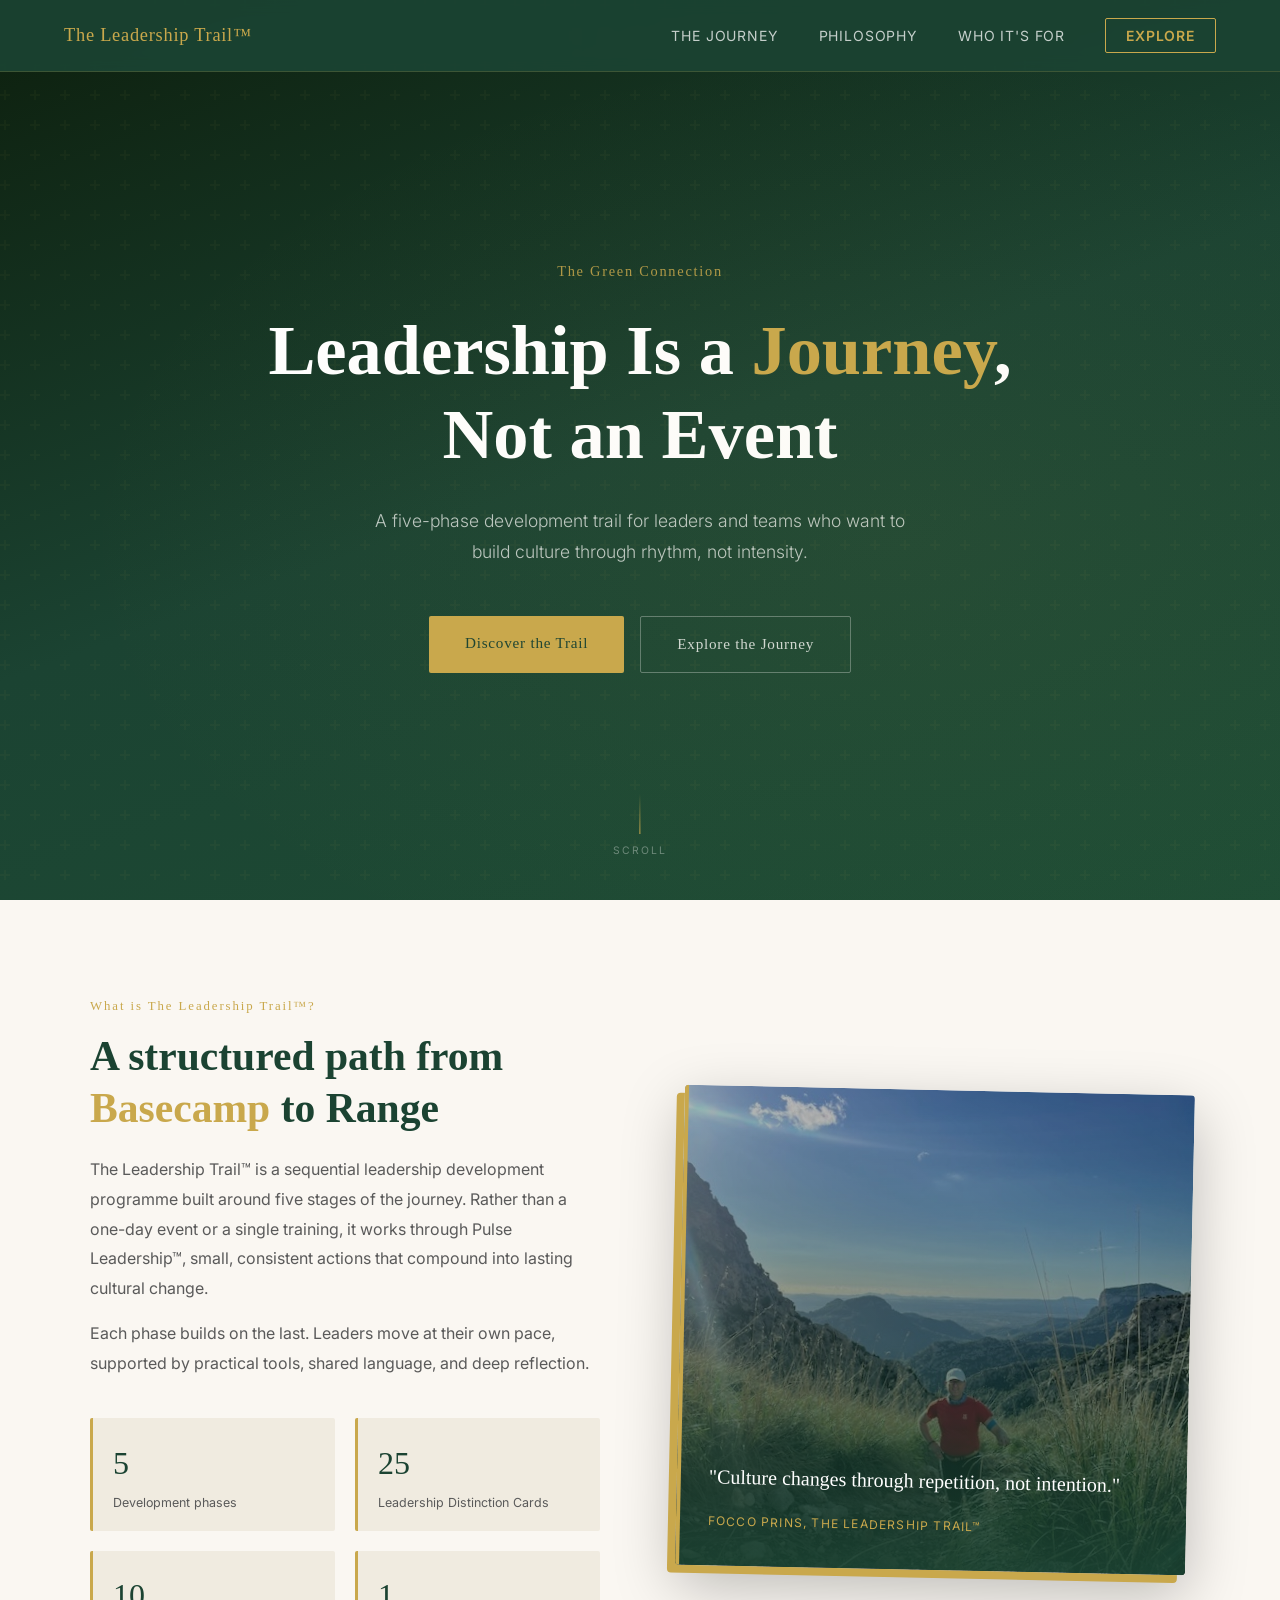
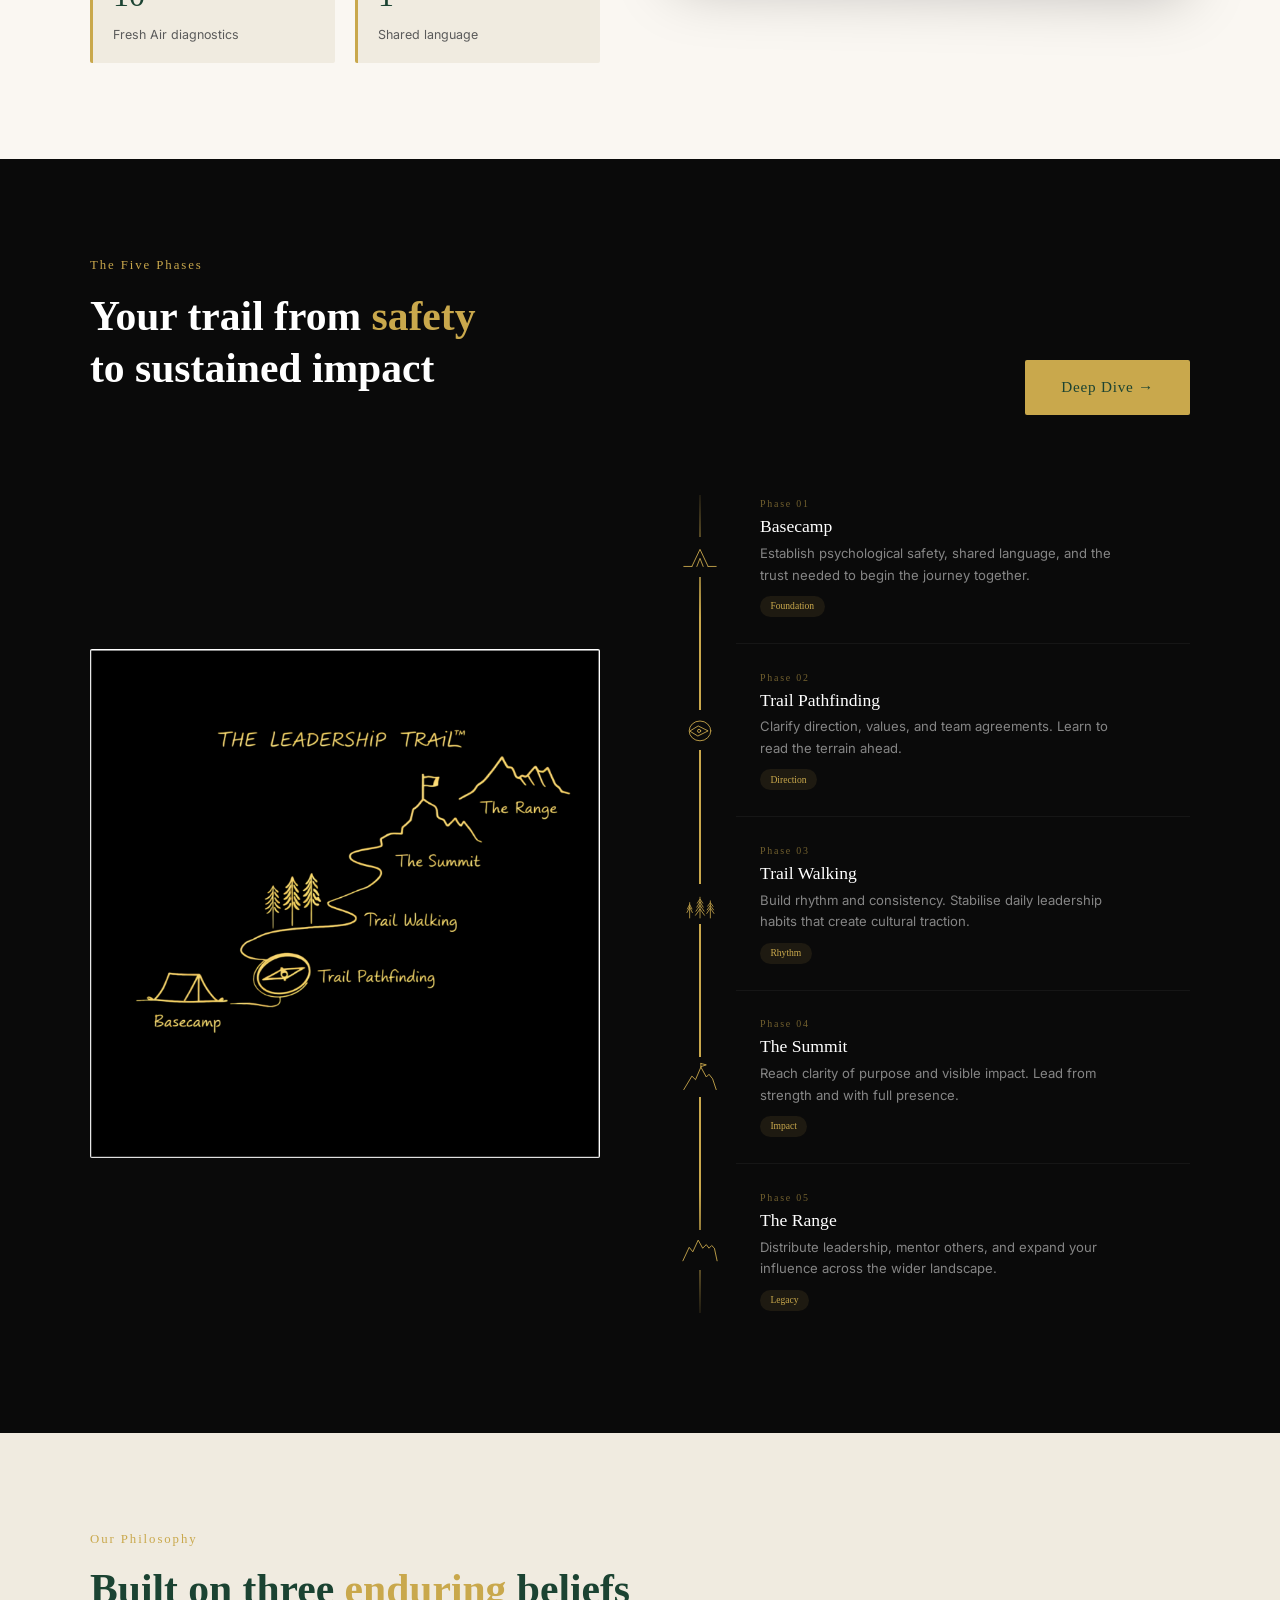
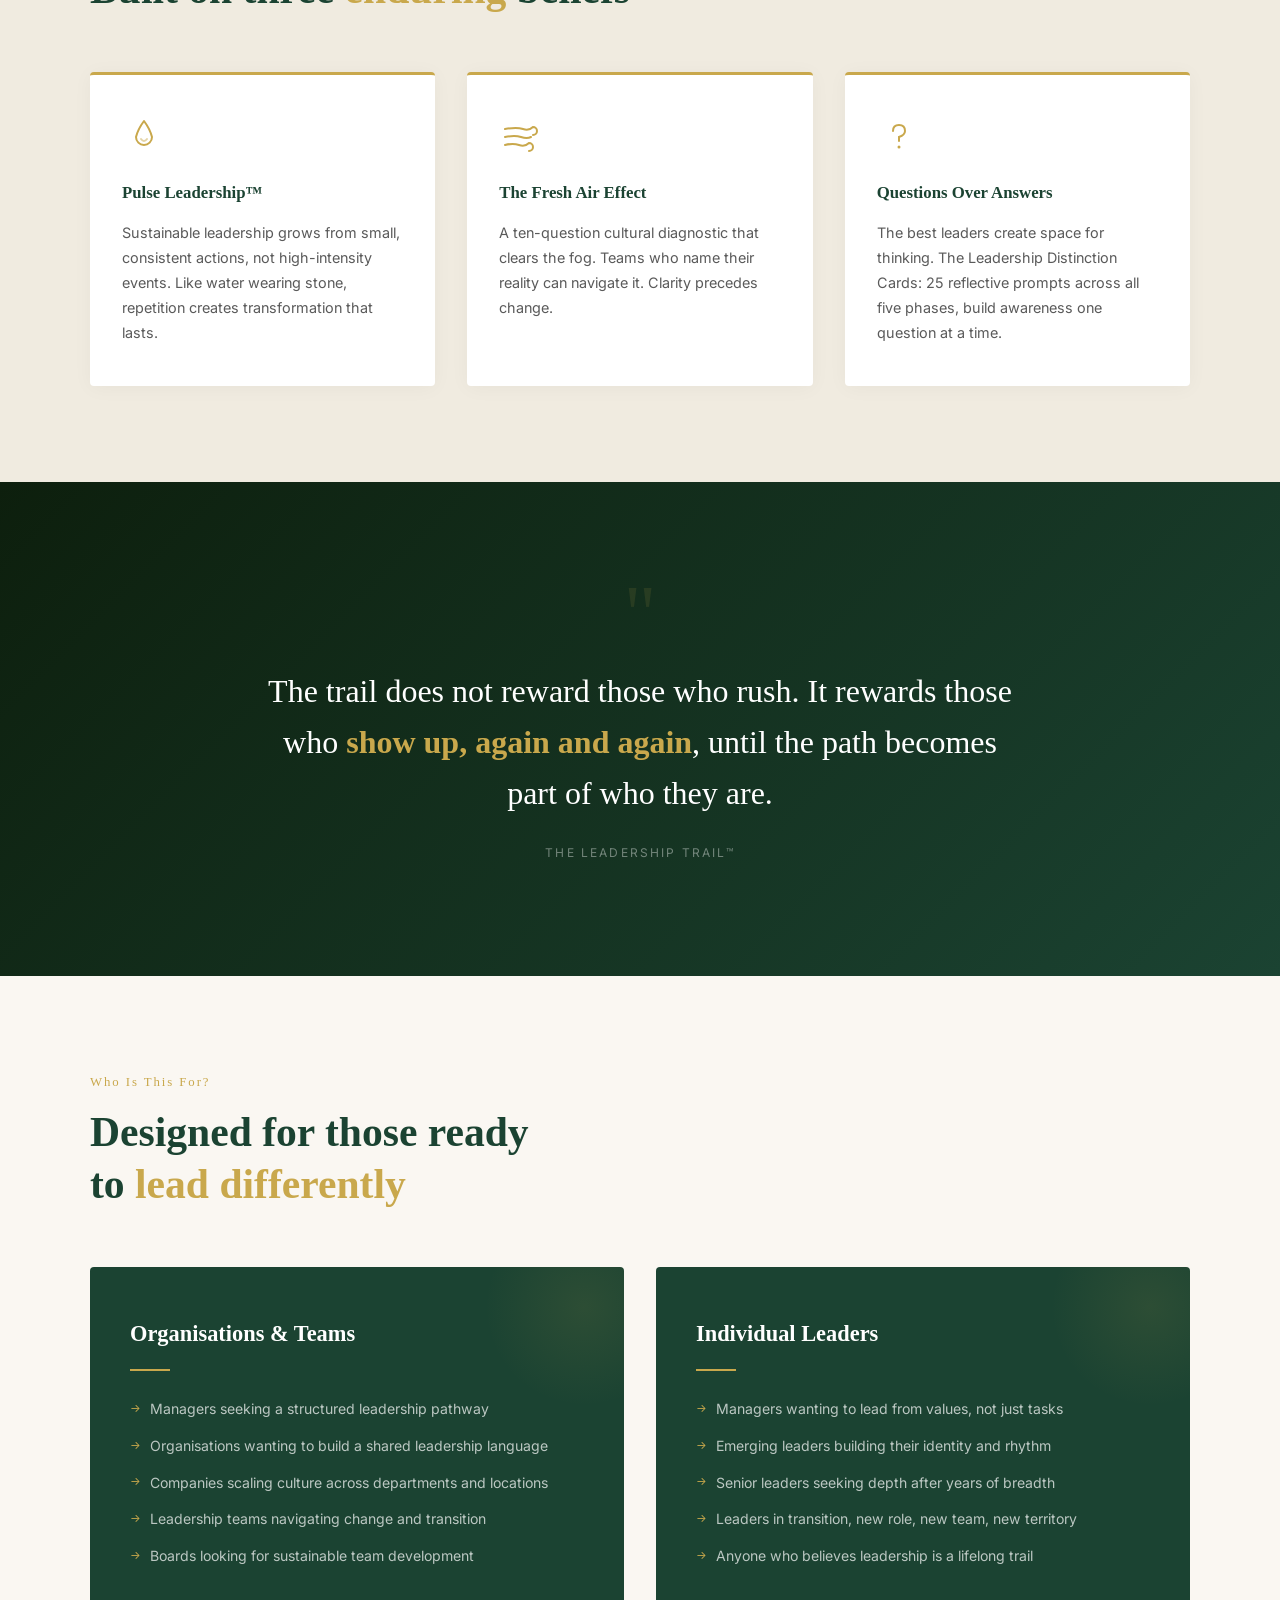
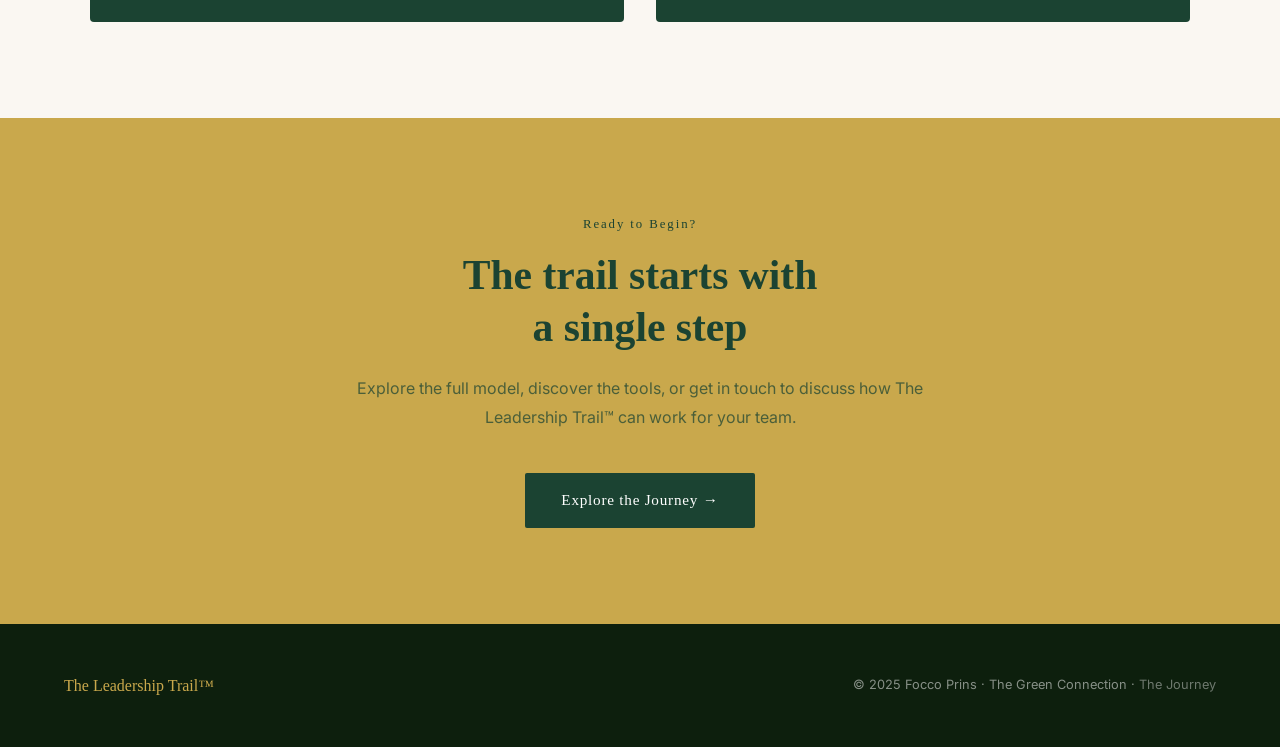
==== index.html @ 31786831 "Add files via upload" ====
<!DOCTYPE html>
<html lang="en">
<head>
  <meta charset="UTF-8" />
  <meta name="viewport" content="width=device-width, initial-scale=1.0" />
  <title>The Leadership Trail™</title>
  <link rel="preconnect" href="https://fonts.googleapis.com" />
  <link rel="preconnect" href="https://fonts.gstatic.com" crossorigin />
  <link href="https://fonts.googleapis.com/css2?family=Permanent+Marker&family=Inter:wght@300;400;500;600&display=swap" rel="stylesheet" />
  <link rel="stylesheet" href="style.css" />
</head>
<body>

  <!-- NAVIGATION -->
  <nav>
    <a href="index.html" class="nav-logo">The Leadership Trail™</a>
    <ul class="nav-links">
      <li><a href="#phases">The Journey</a></li>
      <li><a href="#philosophy">Philosophy</a></li>
      <li><a href="#forwhom">Who It's For</a></li>
      <li><a href="journey.html" class="nav-cta">Explore</a></li>
    </ul>
  </nav>

  <!-- HERO -->
  <section class="hero">
    <p class="hero-eyebrow">The Green Connection</p>
    <h1>Leadership Is a <em>Journey</em>,<br>Not an Event</h1>
    <p class="hero-sub">A five-phase development trail for leaders and teams who want to build culture through rhythm, not intensity.</p>
    <div class="hero-actions">
      <a href="#phases" class="btn-primary">Discover the Trail</a>
      <a href="journey.html" class="btn-ghost">Explore the Journey</a>
    </div>
    <div class="hero-scroll">
      <div class="scroll-line"></div>
      Scroll
    </div>
  </section>

  <!-- INTRO -->
  <section class="intro" id="intro">
    <div class="section-inner intro-grid">
      <div>
        <p class="section-label">What is The Leadership Trail™?</p>
        <h2 class="section-title">A structured path from <em>Basecamp</em> to Range</h2>
        <p class="section-body">The Leadership Trail™ is a sequential leadership development programme built around five stages of the journey. Rather than a one-day event or a single training, it works through Pulse Leadership™, small, consistent actions that compound into lasting cultural change.</p>
        <p class="section-body" style="margin-top:1rem;">Each phase builds on the last. Leaders move at their own pace, supported by practical tools, shared language, and deep reflection.</p>
        <div class="intro-stats">
          <div class="stat">
            <div class="stat-number">5</div>
            <div class="stat-label">Development phases</div>
          </div>
          <div class="stat">
            <div class="stat-number">25</div>
            <div class="stat-label">Leadership Distinction Cards</div>
          </div>
          <div class="stat">
            <div class="stat-number">10</div>
            <div class="stat-label">Fresh Air diagnostics</div>
          </div>
          <div class="stat">
            <div class="stat-number">1</div>
            <div class="stat-label">Shared language</div>
          </div>
        </div>
      </div>
      <div class="intro-visual">
        <img src="IMG_Trail%20guide.JPG" alt="Focco Prins on the Leadership Trail, mountain path" />
        <div class="intro-visual-caption">
          <blockquote>"Culture changes through repetition, not intention."</blockquote>
          <cite>Focco Prins, The Leadership Trail™</cite>
        </div>
      </div>
    </div>
  </section>

  <!-- THE 5 PHASES -->
  <section class="phases" id="phases">
    <div class="section-inner">
      <div class="phases-header">
        <div>
          <p class="section-label">The Five Phases</p>
          <h2 class="section-title" style="color:var(--white)">Your trail from <em>safety</em><br>to sustained impact</h2>
        </div>
        <a href="journey.html" class="btn-primary">Deep Dive →</a>
      </div>

      <div class="phases-split">

        <!-- LEFT: Trail map illustration -->
        <div class="trail-map-wrap">
          <img src="trail-map.png" alt="The Leadership Trail™, five phase trail map" />
        </div>

        <!-- RIGHT: Vertical trail list -->
        <div class="phases-vertical">

          <!-- BASECAMP -->
          <div class="phase-stop">
            <div class="phase-stop-marker">
              <svg viewBox="0 0 80 62" fill="none" stroke="currentColor" stroke-width="2" stroke-linecap="round" stroke-linejoin="round">
              <!-- ground lines -->
              <line x1="4" y1="52" x2="22" y2="52"/>
              <line x1="58" y1="52" x2="76" y2="52"/>
              <!-- tent body -->
              <path d="M22,52 L40,14 L58,52"/>
              <!-- door -->
              <path d="M33,52 L40,34 L47,52"/>
            </svg>
            </div>
            <div class="phase-stop-num">Phase 01</div>
            <div class="phase-stop-name">Basecamp</div>
            <p class="phase-stop-desc">Establish psychological safety, shared language, and the trust needed to begin the journey together.</p>
            <span class="phase-stop-tag">Foundation</span>
          </div>

          <!-- TRAIL PATHFINDING -->
          <div class="phase-stop">
            <div class="phase-stop-marker">
              <svg viewBox="0 0 80 62" fill="none" stroke="currentColor" stroke-width="2" stroke-linecap="round" stroke-linejoin="round">
              <ellipse cx="40" cy="33" rx="24" ry="22"/>
              <!-- diamond needle -->
              <path d="M18,33 L36,22 L58,33 L36,44 Z"/>
              <!-- center circle -->
              <circle cx="38" cy="33" r="3.5" stroke="currentColor" fill="none"/>
            </svg>
            </div>
            <div class="phase-stop-num">Phase 02</div>
            <div class="phase-stop-name">Trail Pathfinding</div>
            <p class="phase-stop-desc">Clarify direction, values, and team agreements. Learn to read the terrain ahead.</p>
            <span class="phase-stop-tag">Direction</span>
          </div>

          <!-- TRAIL WALKING -->
          <div class="phase-stop">
            <div class="phase-stop-marker">
              <svg viewBox="0 0 80 66" fill="none" stroke="currentColor" stroke-width="1.8" stroke-linecap="round" stroke-linejoin="round">
              <!-- left tree -->
              <line x1="17" y1="64" x2="17" y2="30"/>
              <path d="M11,52 L17,40 L23,52"/>
              <path d="M12,44 L17,34 L22,44"/>
              <!-- centre tree (tallest) -->
              <line x1="40" y1="64" x2="40" y2="18"/>
              <path d="M30,58 L40,44 L50,58"/>
              <path d="M31,49 L40,36 L49,49"/>
              <path d="M33,40 L40,28 L47,40"/>
              <path d="M34,31 L40,22 L46,31"/>
              <!-- right tree -->
              <line x1="63" y1="64" x2="63" y2="26"/>
              <path d="M55,54 L63,42 L71,54"/>
              <path d="M56,46 L63,36 L70,46"/>
              <path d="M57,38 L63,30 L69,38"/>
            </svg>
            </div>
            <div class="phase-stop-num">Phase 03</div>
            <div class="phase-stop-name">Trail Walking</div>
            <p class="phase-stop-desc">Build rhythm and consistency. Stabilise daily leadership habits that create cultural traction.</p>
            <span class="phase-stop-tag">Rhythm</span>
          </div>

          <!-- THE SUMMIT -->
          <div class="phase-stop">
            <div class="phase-stop-marker">
              <svg viewBox="0 0 80 64" fill="none" stroke="currentColor" stroke-width="2" stroke-linecap="round" stroke-linejoin="round">
              <!-- rocky mountain peak -->
              <path d="M4,60 L22,30 L30,38 L42,10 L54,32 L60,26 L68,36 L76,60"/>
              <!-- flagpole -->
              <line x1="42" y1="10" x2="42" y2="2"/>
              <!-- flag -->
              <path d="M42,2 L54,5 L42,9"/>
            </svg>
            </div>
            <div class="phase-stop-num">Phase 04</div>
            <div class="phase-stop-name">The Summit</div>
            <p class="phase-stop-desc">Reach clarity of purpose and visible impact. Lead from strength and with full presence.</p>
            <span class="phase-stop-tag">Impact</span>
          </div>

          <!-- THE RANGE -->
          <div class="phase-stop">
            <div class="phase-stop-marker">
              <svg viewBox="0 0 80 56" fill="none" stroke="currentColor" stroke-width="2" stroke-linecap="round" stroke-linejoin="round">
              <path d="M2,52 L16,22 L24,32 L36,6 L46,24 L54,16 L60,24 L66,18 L72,24 L78,52"/>
            </svg>
            </div>
            <div class="phase-stop-num">Phase 05</div>
            <div class="phase-stop-name">The Range</div>
            <p class="phase-stop-desc">Distribute leadership, mentor others, and expand your influence across the wider landscape.</p>
            <span class="phase-stop-tag">Legacy</span>
          </div>

        </div>
      </div>
    </div>
  </section>

  <!-- PHILOSOPHY -->
  <section class="philosophy" id="philosophy">
    <div class="section-inner">
      <p class="section-label">Our Philosophy</p>
      <h2 class="section-title">Built on three <em>enduring</em> beliefs</h2>
      <div class="philosophy-grid">

        <div class="philosophy-card">
          <div class="philosophy-icon">
            <!-- Drip / water drop -->
            <svg viewBox="0 0 44 44" fill="none" stroke="currentColor" stroke-width="2" stroke-linecap="round" stroke-linejoin="round">
              <path d="M22,6 Q28,14 30,22 A8,8 0 0,1 14,22 Q16,14 22,6 Z"/>
              <path d="M19,24 Q22,28 25,24" opacity="0.5"/>
            </svg>
          </div>
          <h3>Pulse Leadership™</h3>
          <p>Sustainable leadership grows from small, consistent actions, not high-intensity events. Like water wearing stone, repetition creates transformation that lasts.</p>
        </div>

        <div class="philosophy-card">
          <div class="philosophy-icon">
            <!-- Wind / fresh air lines -->
            <svg viewBox="0 0 44 44" fill="none" stroke="currentColor" stroke-width="2" stroke-linecap="round">
              <path d="M6,14 Q18,12 24,14 Q30,16 34,12 A4,4 0 0,1 34,20"/>
              <path d="M6,22 Q16,20 22,22 Q28,24 32,22"/>
              <path d="M6,30 Q14,28 20,30 Q26,32 30,28 A4,4 0 0,1 30,36"/>
            </svg>
          </div>
          <h3>The Fresh Air Effect</h3>
          <p>A ten-question cultural diagnostic that clears the fog. Teams who name their reality can navigate it. Clarity precedes change.</p>
        </div>

        <div class="philosophy-card">
          <div class="philosophy-icon">
            <!-- Question mark -->
            <svg viewBox="0 0 44 44" fill="none" stroke="currentColor" stroke-width="2" stroke-linecap="round">
              <path d="M16,16 Q16,10 22,10 Q28,10 28,16 Q28,20 22,22 L22,26"/>
              <circle cx="22" cy="32" r="1.5" fill="currentColor" stroke="none"/>
            </svg>
          </div>
          <h3>Questions Over Answers</h3>
          <p>The best leaders create space for thinking. The Leadership Distinction Cards: 25 reflective prompts across all five phases, build awareness one question at a time.</p>
        </div>

      </div>
    </div>
  </section>

  <!-- BIG QUOTE -->
  <section class="quote-section">
    <div class="section-inner" style="text-align:center">
      <div class="quote-ornament">"</div>
      <p class="big-quote">The trail does not reward those who rush. It rewards those who <strong>show up, again and again</strong>, until the path becomes part of who they are.</p>
      <p class="quote-attr">The Leadership Trail™</p>
    </div>
  </section>

  <!-- FOR WHOM -->
  <section class="forwhom" id="forwhom">
    <div class="section-inner">
      <p class="section-label">Who Is This For?</p>
      <h2 class="section-title">Designed for those ready<br>to <em>lead differently</em></h2>
      <div class="forwhom-grid">
        <div class="audience-card">
          <h3>Organisations &amp; Teams</h3>
          <div class="gold-line"></div>
          <ul>
            <li>Managers seeking a structured leadership pathway</li>
            <li>Organisations wanting to build a shared leadership language</li>
            <li>Companies scaling culture across departments and locations</li>
            <li>Leadership teams navigating change and transition</li>
            <li>Boards looking for sustainable team development</li>
          </ul>
        </div>
        <div class="audience-card">
          <h3>Individual Leaders</h3>
          <div class="gold-line"></div>
          <ul>
            <li>Managers wanting to lead from values, not just tasks</li>
            <li>Emerging leaders building their identity and rhythm</li>
            <li>Senior leaders seeking depth after years of breadth</li>
            <li>Leaders in transition, new role, new team, new territory</li>
            <li>Anyone who believes leadership is a lifelong trail</li>
          </ul>
        </div>
      </div>
    </div>
  </section>

  <!-- FINAL CTA -->
  <section class="cta-section">
    <div class="section-inner">
      <p class="section-label">Ready to Begin?</p>
      <h2 class="section-title">The trail starts with<br>a single step</h2>
      <p class="section-body">Explore the full model, discover the tools, or get in touch to discuss how The Leadership Trail™ can work for your team.</p>
      <a href="journey.html" class="btn-dark">Explore the Journey →</a>
    </div>
  </section>

  <!-- FOOTER -->
  <footer>
    <div class="footer-logo">The Leadership Trail™</div>
    <p>© 2025 Focco Prins · The Green Connection · <a href="journey.html">The Journey</a></p>
  </footer>

</body>
</html>
---- style.css ----
*, *::before, *::after { box-sizing: border-box; margin: 0; padding: 0; }

    :root {
      --green-deep:   #1B4332;
      --green-mid:    #2D6A4F;
      --green-light:  #40916C;
      --gold:         #C9A84C;
      --gold-light:   #E8C97A;
      --cream:        #FAF7F2;
      --cream-dark:   #F0EBE0;
      --text:         #1A1A1A;
      --text-muted:   #5A5A5A;
      --white:        #FFFFFF;
    }

    html { scroll-behavior: smooth; }

    body {
      font-family: 'Inter', sans-serif;
      background: var(--cream);
      color: var(--text);
      line-height: 1.7;
      overflow-x: hidden;
    }

    /* ── NAVIGATION ─────────────────────────────────────── */
    nav {
      position: fixed; top: 0; left: 0; right: 0; z-index: 100;
      display: flex; align-items: center; justify-content: space-between;
      padding: 1.1rem 5%;
      background: rgba(27, 67, 50, 0.96);
      backdrop-filter: blur(8px);
      border-bottom: 1px solid rgba(201, 168, 76, 0.2);
    }
    .nav-logo {
      font-family: 'Permanent Marker', cursive;
      font-size: 1.1rem;
      color: var(--gold);
      letter-spacing: 0.02em;
      text-decoration: none;
    }
    .nav-links { display: flex; gap: 2.5rem; list-style: none; align-items: center; }
    .nav-links a {
      color: rgba(255,255,255,0.75);
      text-decoration: none;
      font-size: 0.82rem;
      font-weight: 500;
      letter-spacing: 0.07em;
      text-transform: uppercase;
      transition: color 0.2s;
    }
    .nav-links a:hover { color: var(--gold); }
    .nav-cta {
      background: var(--gold) !important;
      color: var(--green-deep) !important;
      padding: 0.45rem 1.2rem !important;
      border-radius: 2px;
      font-weight: 600 !important;
    }
    .nav-cta:hover { background: var(--gold-light) !important; }

    /* ── HERO ────────────────────────────────────────────── */
    .hero {
      min-height: 100vh;
      background: linear-gradient(160deg, #0D1F0D 0%, var(--green-deep) 50%, #1E4D35 100%);
      display: flex; flex-direction: column; align-items: center; justify-content: center;
      text-align: center;
      padding: 8rem 5% 6rem;
      position: relative;
      overflow: hidden;
    }
    .hero::before {
      content: '';
      position: absolute; inset: 0;
      background: url("data:image/svg+xml,%3Csvg width='60' height='60' viewBox='0 0 60 60' xmlns='http://www.w3.org/2000/svg'%3E%3Cg fill='%23C9A84C' fill-opacity='0.04'%3E%3Cpath d='M36 34v-4h-2v4h-4v2h4v4h2v-4h4v-2h-4zm0-30V0h-2v4h-4v2h4v4h2V6h4V4h-4zM6 34v-4H4v4H0v2h4v4h2v-4h4v-2H6zM6 4V0H4v4H0v2h4v4h2V6h4V4H6z'/%3E%3C/g%3E%3C/svg%3E");
    }
    /* Subtle trail map watermark in hero */
    .hero::after {
      content: '';
      position: absolute; inset: 0;
      background: radial-gradient(ellipse at 70% 60%, rgba(201,168,76,0.06) 0%, transparent 65%);
      pointer-events: none;
    }
    .hero-eyebrow {
      font-family: 'Permanent Marker', cursive;
      font-size: 0.9rem;
      letter-spacing: 0.12em;
      color: var(--gold);
      margin-bottom: 1.5rem;
      position: relative;
      opacity: 0.85;
    }
    .hero h1 {
      font-family: 'Permanent Marker', cursive;
      font-size: clamp(2.4rem, 5.5vw, 4.5rem);
      color: var(--white);
      line-height: 1.2;
      max-width: 820px;
      margin-bottom: 1.75rem;
      position: relative;
    }
    .hero h1 em {
      color: var(--gold);
      font-style: normal;
    }
    .hero-sub {
      font-size: 1.1rem;
      font-weight: 300;
      color: rgba(255,255,255,0.7);
      max-width: 540px;
      margin-bottom: 3rem;
      position: relative;
      line-height: 1.8;
    }
    .hero-actions { display: flex; gap: 1rem; flex-wrap: wrap; justify-content: center; position: relative; }
    .btn-primary {
      background: var(--gold);
      color: var(--green-deep);
      padding: 0.9rem 2.25rem;
      border-radius: 2px;
      font-family: 'Permanent Marker', cursive;
      font-size: 0.95rem;
      letter-spacing: 0.05em;
      text-decoration: none;
      transition: all 0.25s;
    }
    .btn-primary:hover { background: var(--gold-light); transform: translateY(-2px); }
    .btn-ghost {
      background: transparent;
      color: rgba(255,255,255,0.8);
      border: 1px solid rgba(255,255,255,0.3);
      padding: 0.9rem 2.25rem;
      border-radius: 2px;
      font-family: 'Permanent Marker', cursive;
      font-size: 0.95rem;
      letter-spacing: 0.05em;
      text-decoration: none;
      transition: all 0.25s;
    }
    .btn-ghost:hover { border-color: var(--gold); color: var(--gold); }

    .hero-scroll {
      position: absolute; bottom: 2.5rem; left: 50%; transform: translateX(-50%);
      display: flex; flex-direction: column; align-items: center; gap: 0.5rem;
      color: rgba(255,255,255,0.35);
      font-size: 0.65rem;
      letter-spacing: 0.18em;
      text-transform: uppercase;
    }
    .scroll-line {
      width: 1px; height: 40px;
      background: linear-gradient(to bottom, transparent, var(--gold));
      animation: scrollPulse 2s ease-in-out infinite;
    }
    @keyframes scrollPulse { 0%,100%{opacity:0.3} 50%{opacity:1} }

    /* ── SECTIONS ────────────────────────────────────────── */
    section { padding: 6rem 5%; }
    .section-inner { max-width: 1100px; margin: 0 auto; }

    .section-label {
      font-family: 'Permanent Marker', cursive;
      font-size: 0.8rem;
      letter-spacing: 0.15em;
      color: var(--gold);
      margin-bottom: 0.85rem;
    }
    .section-title {
      font-family: 'Permanent Marker', cursive;
      font-size: clamp(1.7rem, 3.5vw, 2.6rem);
      color: var(--green-deep);
      line-height: 1.25;
      margin-bottom: 1.25rem;
    }
    .section-title em { color: var(--gold); font-style: normal; }
    .section-body {
      font-size: 1rem;
      color: var(--text-muted);
      max-width: 640px;
      line-height: 1.85;
    }

    /* ── INTRO ───────────────────────────────────────────── */
    .intro { background: var(--cream); }
    .intro-grid {
      display: grid;
      grid-template-columns: 1fr 1fr;
      gap: 5rem;
      align-items: center;
    }
    .intro-visual {
      position: relative;
      border-radius: 4px;
      overflow: hidden;
      /* slight tilt for a dynamic feel */
      transform: rotate(1.2deg);
      box-shadow: -8px 8px 0 var(--gold), 0 20px 60px rgba(0,0,0,0.25);
    }
    /* un-tilt on hover */
    .intro-visual:hover {
      transform: rotate(0deg);
      transition: transform 0.4s ease;
    }
    .intro-visual img {
      display: block;
      width: 100%;
      height: 480px;
      object-fit: cover;
      object-position: center 30%;
      filter: brightness(0.72) saturate(0.85);
    }
    /* gold gradient overlay bottom */
    .intro-visual::before {
      content: '';
      position: absolute; inset: 0;
      background: linear-gradient(to top, rgba(27,67,50,0.92) 0%, rgba(27,67,50,0.3) 50%, transparent 100%);
      z-index: 1;
    }
    /* gold left accent bar */
    .intro-visual::after {
      content: '';
      position: absolute; top: 0; left: 0;
      width: 4px; height: 100%;
      background: var(--gold);
      z-index: 2;
    }
    .intro-visual-caption {
      position: absolute; bottom: 0; left: 0; right: 0;
      padding: 2.5rem 2rem 2rem;
      z-index: 3;
    }
    .intro-visual blockquote {
      font-family: 'Permanent Marker', cursive;
      font-size: 1.25rem;
      line-height: 1.6;
      color: var(--white);
      margin-bottom: 0.85rem;
    }
    .intro-visual cite {
      font-size: 0.75rem;
      letter-spacing: 0.1em;
      text-transform: uppercase;
      color: var(--gold);
      font-style: normal;
    }
    .intro-stats {
      display: grid;
      grid-template-columns: 1fr 1fr;
      gap: 1.25rem;
      margin-top: 2.5rem;
    }
    .stat {
      padding: 1.1rem 1.25rem;
      background: var(--cream-dark);
      border-left: 3px solid var(--gold);
      border-radius: 2px;
    }
    .stat-number {
      font-family: 'Permanent Marker', cursive;
      font-size: 2rem;
      color: var(--green-deep);
    }
    .stat-label {
      font-size: 0.78rem;
      color: var(--text-muted);
      margin-top: 0.1rem;
    }

    /* ── THE 5 PHASES ────────────────────────────────────── */
    .phases {
      background: #0A0A0A;
      padding: 6rem 5%;
    }
    .phases .section-title { color: var(--white); }
    .phases .section-label { color: var(--gold); }

    .phases-header {
      display: flex; justify-content: space-between; align-items: flex-end;
      margin-bottom: 3.5rem;
      flex-wrap: wrap; gap: 2rem;
    }

    /* Two-column: map left, trail list right */
    .phases-split {
      display: grid;
      grid-template-columns: 1fr 1fr;
      gap: 5rem;
      align-items: center;
    }

    /* Trail map image */
    .trail-map-wrap {
      position: relative;
    }
    .trail-map-wrap img {
      width: 100%;
      display: block;
      border-radius: 2px;
      animation: mapGlow 4s ease-in-out infinite;
    }
    @keyframes mapGlow {
      0%,100% { box-shadow: 0 0 30px rgba(201,168,76,0.06); }
      50%      { box-shadow: 0 0 60px rgba(201,168,76,0.18); }
    }

    /* Vertical phase list with trail line */
    .phases-vertical {
      display: flex;
      flex-direction: column;
      position: relative;
      padding-left: 56px;
    }
    /* The continuous gold trail line */
    .phases-vertical::before {
      content: '';
      position: absolute;
      left: 19px; top: 24px; bottom: 24px;
      width: 2px;
      background: linear-gradient(to bottom,
        rgba(201,168,76,0.1) 0%,
        var(--gold) 15%,
        var(--gold) 85%,
        rgba(201,168,76,0.1) 100%);
    }

    .phase-stop {
      position: relative;
      padding: 1.6rem 0 1.6rem 1.5rem;
      cursor: default;
      transition: all 0.25s;
    }
    .phase-stop:not(:last-child) {
      border-bottom: 1px solid rgba(255,255,255,0.05);
    }
    .phase-stop:hover { transform: translateX(6px); }

    /* Icon marker, sits on the trail line */
    .phase-stop-marker {
      position: absolute;
      left: -56px;
      top: 50%;
      transform: translateY(-50%);
      width: 40px; height: 40px;
      background: #0A0A0A;       /* cuts the trail line */
      color: var(--gold);
      display: flex; align-items: center; justify-content: center;
      transition: filter 0.25s;
    }
    .phase-stop-marker svg { width: 36px; height: 36px; }
    .phase-stop:hover .phase-stop-marker {
      filter: drop-shadow(0 0 8px rgba(201,168,76,0.7));
    }

    .phase-stop-num {
      font-family: 'Permanent Marker', cursive;
      font-size: 0.62rem;
      letter-spacing: 0.18em;
      color: rgba(201,168,76,0.55);
      margin-bottom: 0.2rem;
    }
    .phase-stop-name {
      font-family: 'Permanent Marker', cursive;
      font-size: 1.1rem;
      color: var(--white);
      margin-bottom: 0.35rem;
      line-height: 1.2;
    }
    .phase-stop-desc {
      font-size: 0.82rem;
      color: rgba(255,255,255,0.5);
      line-height: 1.65;
      max-width: 360px;
    }
    .phase-stop-tag {
      display: inline-block;
      font-family: 'Permanent Marker', cursive;
      font-size: 0.6rem;
      background: rgba(201,168,76,0.1);
      color: var(--gold);
      border-radius: 20px;
      padding: 0.15rem 0.65rem;
      margin-top: 0.6rem;
    }

    /* ── PHILOSOPHY ──────────────────────────────────────── */
    .philosophy { background: var(--cream-dark); }
    .philosophy-grid {
      display: grid;
      grid-template-columns: repeat(3, 1fr);
      gap: 2rem;
      margin-top: 3.5rem;
    }
    .philosophy-card {
      background: var(--white);
      padding: 2.5rem 2rem;
      border-radius: 4px;
      border-top: 3px solid var(--gold);
      box-shadow: 0 2px 20px rgba(0,0,0,0.04);
      transition: transform 0.2s;
    }
    .philosophy-card:hover { transform: translateY(-3px); }
    .philosophy-icon {
      width: 44px; height: 44px;
      color: var(--gold);
      margin-bottom: 1.25rem;
    }
    .philosophy-icon svg { width: 100%; height: 100%; }
    .philosophy-card h3 {
      font-family: 'Permanent Marker', cursive;
      font-size: 1.05rem;
      color: var(--green-deep);
      margin-bottom: 0.75rem;
    }
    .philosophy-card p {
      font-size: 0.9rem;
      color: var(--text-muted);
      line-height: 1.75;
    }

    /* ── QUOTE BREAK ─────────────────────────────────────── */
    .quote-section {
      background: linear-gradient(135deg, #0D1F0D, var(--green-deep));
      text-align: center;
      padding: 7rem 5%;
    }
    .big-quote {
      font-family: 'Permanent Marker', cursive;
      font-size: clamp(1.3rem, 2.8vw, 2rem);
      color: var(--white);
      max-width: 760px;
      margin: 0 auto 1.5rem;
      line-height: 1.6;
    }
    .big-quote strong { color: var(--gold); }
    .quote-attr {
      font-size: 0.75rem;
      letter-spacing: 0.18em;
      text-transform: uppercase;
      color: rgba(255,255,255,0.4);
    }
    .quote-ornament {
      font-family: 'Permanent Marker', cursive;
      font-size: 5rem;
      color: rgba(201,168,76,0.12);
      line-height: 0.5;
      margin-bottom: 2rem;
    }

    /* ── FOR WHOM ─────────────────────────────────────────── */
    .forwhom { background: var(--cream); }
    .forwhom-grid {
      display: grid;
      grid-template-columns: 1fr 1fr;
      gap: 2rem;
      margin-top: 3.5rem;
    }
    .audience-card {
      background: var(--green-deep);
      color: var(--white);
      border-radius: 4px;
      padding: 3rem 2.5rem;
      position: relative;
      overflow: hidden;
    }
    .audience-card::before {
      content: '';
      position: absolute; top: 0; right: 0;
      width: 200px; height: 200px;
      background: radial-gradient(circle, rgba(201,168,76,0.1), transparent 70%);
      border-radius: 50%;
      transform: translate(60px, -60px);
    }
    .audience-card h3 {
      font-family: 'Permanent Marker', cursive;
      font-size: 1.4rem;
      color: var(--white);
      margin-bottom: 1rem;
      position: relative;
    }
    .audience-card .gold-line {
      width: 40px; height: 2px;
      background: var(--gold);
      margin-bottom: 1.25rem;
    }
    .audience-card ul { list-style: none; }
    .audience-card li {
      font-size: 0.88rem;
      color: rgba(255,255,255,0.7);
      padding: 0.4rem 0 0.4rem 1.25rem;
      position: relative;
    }
    .audience-card li::before {
      content: '→';
      position: absolute; left: 0;
      color: var(--gold);
      font-size: 0.7rem;
      top: 0.5rem;
    }

    /* ── CTA SECTION ─────────────────────────────────────── */
    .cta-section {
      background: var(--gold);
      padding: 6rem 5%;
      text-align: center;
    }
    .cta-section .section-label { color: var(--green-deep); }
    .cta-section .section-title { color: var(--green-deep); }
    .cta-section .section-body { color: rgba(27,67,50,0.72); margin: 0 auto 2.5rem; }
    .btn-dark {
      background: var(--green-deep);
      color: var(--white);
      padding: 0.9rem 2.25rem;
      border-radius: 2px;
      font-family: 'Permanent Marker', cursive;
      font-size: 0.95rem;
      letter-spacing: 0.05em;
      text-decoration: none;
      display: inline-block;
      transition: all 0.25s;
    }
    .btn-dark:hover { background: #0D2A1E; transform: translateY(-2px); }

    /* ── FOOTER ──────────────────────────────────────────── */
    footer {
      background: #0D1F0D;
      color: rgba(255,255,255,0.45);
      padding: 2.5rem 5%;
      display: flex;
      justify-content: space-between;
      align-items: center;
      flex-wrap: wrap;
      gap: 1rem;
    }
    .footer-logo {
      font-family: 'Permanent Marker', cursive;
      font-size: 1rem;
      color: var(--gold);
    }
    footer p { font-size: 0.78rem; }
    footer a { color: rgba(255,255,255,0.35); text-decoration: none; }
    footer a:hover { color: var(--gold); }

    /* ── RESPONSIVE ──────────────────────────────────────── */
    @media (max-width: 900px) {
      .intro-grid, .forwhom-grid { grid-template-columns: 1fr; gap: 2.5rem; }
      .philosophy-grid { grid-template-columns: 1fr; }
      .phases-split { grid-template-columns: 1fr; gap: 2.5rem; }
      .trail-map-wrap img { max-width: 380px; margin: 0 auto; display: block; }
      .phases-header { flex-direction: column; align-items: flex-start; }
      nav { padding: 1rem 4%; }
      .nav-links { display: none; }
    }
    *, *::before, *::after { box-sizing: border-box; margin: 0; padding: 0; }

    :root {
      --green-deep:   #1B4332;
      --green-mid:    #2D6A4F;
      --green-light:  #40916C;
      --gold:         #C9A84C;
      --gold-light:   #E8C97A;
      --cream:        #FAF7F2;
      --cream-dark:   #F0EBE0;
      --bark:         #3D2B1F;
      --text:         #1A1A1A;
      --text-muted:   #5A5A5A;
      --white:        #FFFFFF;
    }

    html { scroll-behavior: smooth; }
    body {
      font-family: 'Inter', sans-serif;
      background: var(--cream);
      color: var(--text);
      line-height: 1.7;
      overflow-x: hidden;
    }

    /* ── NAVIGATION ─────────────────────────────────────── */
    nav {
      position: fixed; top: 0; left: 0; right: 0; z-index: 100;
      display: flex; align-items: center; justify-content: space-between;
      padding: 1.25rem 5%;
      background: rgba(27, 67, 50, 0.95);
      backdrop-filter: blur(8px);
      border-bottom: 1px solid rgba(201, 168, 76, 0.2);
    }
    .nav-logo {
      font-family: 'Permanent Marker', cursive;
      font-size: 1.15rem;
      color: var(--gold);
      letter-spacing: 0.04em;
      text-decoration: none;
    }
    .nav-logo span { color: var(--white); }
    .nav-links { display: flex; gap: 2.5rem; list-style: none; }
    .nav-links a {
      color: rgba(255,255,255,0.75);
      text-decoration: none;
      font-size: 0.875rem;
      font-weight: 400;
      letter-spacing: 0.06em;
      text-transform: uppercase;
      transition: color 0.2s;
    }
    .nav-links a:hover { color: var(--gold); }
    .nav-cta {
      background: transparent !important;
      color: var(--gold) !important;
      border: 1px solid var(--gold) !important;
      padding: 0.5rem 1.25rem !important;
      border-radius: 2px;
    }
    .nav-cta:hover { background: rgba(201,168,76,0.1) !important; }

    /* ── PAGE HERO ───────────────────────────────────────── */
    .page-hero {
      min-height: 50vh;
      background: linear-gradient(160deg, #0D1F0D, var(--green-deep) 60%, #1E4D35);
      display: flex; flex-direction: column;
      align-items: center; justify-content: center;
      text-align: center;
      padding: 9rem 5% 5rem;
      position: relative;
      overflow: hidden;
    }
    .page-hero::before {
      content: '';
      position: absolute; inset: 0;
      background: url("data:image/svg+xml,%3Csvg width='60' height='60' viewBox='0 0 60 60' xmlns='http://www.w3.org/2000/svg'%3E%3Cg fill='none' fill-rule='evenodd'%3E%3Cg fill='%23C9A84C' fill-opacity='0.04'%3E%3Cpath d='M36 34v-4h-2v4h-4v2h4v4h2v-4h4v-2h-4zm0-30V0h-2v4h-4v2h4v4h2V6h4V4h-4zM6 34v-4H4v4H0v2h4v4h2v-4h4v-2H6zM6 4V0H4v4H0v2h4v4h2V6h4V4H6z'/%3E%3C/g%3E%3C/g%3E%3C/svg%3E");
    }
    .breadcrumb {
      font-size: 0.75rem;
      letter-spacing: 0.15em;
      text-transform: uppercase;
      color: rgba(255,255,255,0.4);
      margin-bottom: 1.25rem;
      position: relative;
    }
    .breadcrumb a { color: var(--gold); text-decoration: none; }
    .breadcrumb a:hover { text-decoration: underline; }
    .page-hero h1 {
      font-family: 'Permanent Marker', cursive;
      font-size: clamp(2.2rem, 5vw, 3.8rem);
      font-weight: 700;
      color: var(--white);
      line-height: 1.2;
      max-width: 700px;
      margin-bottom: 1.25rem;
      position: relative;
    }
    .page-hero h1 em { color: var(--gold); font-style: normal; }
    .page-hero p {
      font-size: 1.05rem;
      font-weight: 300;
      color: rgba(255,255,255,0.65);
      max-width: 520px;
      position: relative;
    }

    /* ── TRAIL PROGRESS BAR ──────────────────────────────── */
    .trail-nav {
      background: var(--green-deep);
      border-bottom: 1px solid rgba(255,255,255,0.06);
      padding: 0 5%;
      position: sticky; top: 72px; z-index: 50;
    }
    .trail-nav-inner {
      max-width: 1100px;
      margin: 0 auto;
      display: flex;
    }
    .trail-nav a {
      flex: 1;
      text-align: center;
      padding: 1rem 0.5rem;
      font-size: 0.75rem;
      font-weight: 600;
      letter-spacing: 0.1em;
      text-transform: uppercase;
      color: rgba(255,255,255,0.45);
      text-decoration: none;
      border-bottom: 2px solid transparent;
      transition: all 0.2s;
    }
    .trail-nav a:hover, .trail-nav a.active {
      color: var(--gold);
      border-color: var(--gold);
    }

    /* ── GENERAL ─────────────────────────────────────────── */
    section { padding: 6rem 5%; }
    .section-inner { max-width: 1100px; margin: 0 auto; }

    .section-label {
      font-family: 'Permanent Marker', cursive;
      font-size: 0.8rem;
      letter-spacing: 0.15em;
      color: var(--gold);
      margin-bottom: 0.85rem;
    }
    .section-title {
      font-family: 'Permanent Marker', cursive;
      font-size: clamp(1.8rem, 3.5vw, 2.6rem);
      font-weight: 700;
      color: var(--green-deep);
      line-height: 1.25;
      margin-bottom: 1.25rem;
    }
    .section-title em { color: var(--gold); font-style: normal; }

    /* ── PHASE DEEP DIVES ────────────────────────────────── */
    .phase-section {
      border-top: 1px solid var(--cream-dark);
    }
    .phase-section:nth-child(even) { background: var(--cream-dark); }

    .phase-grid {
      display: grid;
      grid-template-columns: 1fr 2fr;
      gap: 5rem;
      align-items: start;
    }
    .phase-sidebar {
      position: sticky;
      top: 140px;
    }
    .phase-number-big {
      font-family: 'Permanent Marker', cursive;
      font-size: 5rem;
      font-weight: 700;
      color: var(--cream-dark);
      line-height: 1;
      margin-bottom: -0.5rem;
    }
    .phase-section:nth-child(even) .phase-number-big {
      color: var(--cream);
    }
    .phase-label {
      font-family: 'Permanent Marker', cursive;
      font-size: 0.75rem;
      letter-spacing: 0.12em;
      color: var(--gold);
      margin-bottom: 0.5rem;
    }
    .phase-title {
      font-family: 'Permanent Marker', cursive;
      font-size: 2rem;
      font-weight: 700;
      color: var(--green-deep);
      margin-bottom: 1rem;
    }
    .phase-icon-lg {
      width: 64px; height: 64px;
      color: var(--gold);
      margin-bottom: 1rem;
    }
    .phase-icon-lg svg { width: 100%; height: 100%; }
    .phase-tag-lg {
      display: inline-block;
      font-family: 'Permanent Marker', cursive;
      background: var(--green-deep);
      color: var(--gold);
      font-size: 0.65rem;
      letter-spacing: 0.1em;
      padding: 0.4rem 0.85rem;
      border-radius: 20px;
    }
    .phase-content h4 {
      font-family: 'Permanent Marker', cursive;
      font-size: 1.1rem;
      font-weight: 600;
      color: var(--green-deep);
      margin-top: 2rem;
      margin-bottom: 0.6rem;
    }
    .phase-content p {
      font-size: 0.95rem;
      color: var(--text-muted);
      line-height: 1.8;
      margin-bottom: 1rem;
    }
    .phase-distinctions {
      display: grid;
      grid-template-columns: 1fr 1fr;
      gap: 1rem;
      margin-top: 2rem;
    }
    .distinction {
      background: var(--white);
      border: 1px solid var(--cream-dark);
      border-left: 3px solid var(--gold);
      padding: 1.25rem 1rem;
      border-radius: 2px;
    }
    .phase-section:nth-child(even) .distinction {
      background: var(--cream);
    }
    .distinction-title {
      font-size: 0.78rem;
      font-weight: 700;
      letter-spacing: 0.08em;
      text-transform: uppercase;
      color: var(--green-deep);
      margin-bottom: 0.35rem;
    }
    .distinction-q {
      font-size: 0.82rem;
      font-style: italic;
      color: var(--text-muted);
      line-height: 1.6;
    }

    /* ── DISTINCTION CARDS ───────────────────────────────── */
    .cards-section {
      background: var(--green-deep);
      text-align: center;
    }
    .cards-section .section-title { color: var(--white); }
    .cards-section .section-label { color: var(--gold); }
    .cards-section p { color: rgba(255,255,255,0.65); max-width: 600px; margin: 0 auto 3rem; font-size: 1rem; line-height: 1.8; }

    .cards-visual {
      display: flex;
      justify-content: center;
      gap: -10px;
      margin-top: 2rem;
    }
    .card-preview {
      width: 140px; height: 200px;
      background: linear-gradient(145deg, #1A1A1A, #2A2A2A);
      border: 1px solid rgba(201,168,76,0.4);
      border-radius: 8px;
      display: flex; flex-direction: column;
      align-items: center; justify-content: center;
      padding: 1.25rem;
      margin: 0 -8px;
      box-shadow: 0 8px 32px rgba(0,0,0,0.5);
      transition: transform 0.2s;
    }
    .card-preview:hover { transform: translateY(-8px) rotate(-2deg); z-index: 10; }
    .card-preview:nth-child(1) { transform: rotate(-8deg); }
    .card-preview:nth-child(2) { transform: rotate(-4deg); }
    .card-preview:nth-child(3) { transform: rotate(0deg); z-index: 5; }
    .card-preview:nth-child(4) { transform: rotate(4deg); }
    .card-preview:nth-child(5) { transform: rotate(8deg); }
    .card-preview:nth-child(1):hover { transform: rotate(-8deg) translateY(-12px); }
    .card-preview:nth-child(2):hover { transform: rotate(-4deg) translateY(-12px); }
    .card-preview:nth-child(4):hover { transform: rotate(4deg) translateY(-12px); }
    .card-preview:nth-child(5):hover { transform: rotate(8deg) translateY(-12px); }
    .card-phase {
      font-family: 'Permanent Marker', cursive;
      font-size: 0.55rem;
      letter-spacing: 0.1em;
      color: var(--gold);
      margin-bottom: 0.5rem;
    }
    .card-word {
      font-family: 'Permanent Marker', cursive;
      font-size: 1rem;
      font-weight: 700;
      color: var(--white);
      text-align: center;
      line-height: 1.3;
      margin-bottom: 0.5rem;
    }
    .card-divider {
      width: 20px; height: 1px;
      background: var(--gold);
      margin: 0.5rem auto;
    }
    .card-vs {
      font-size: 0.6rem;
      color: rgba(255,255,255,0.4);
      text-align: center;
      line-height: 1.5;
    }

    /* ── FRESH AIR ────────────────────────────────────────── */
    .fresh-air {
      background: var(--cream);
    }
    .fresh-air-grid {
      display: grid;
      grid-template-columns: 1fr 1fr;
      gap: 5rem;
      align-items: center;
    }
    .diagnostic-list {
      list-style: none;
      margin-top: 2rem;
    }
    .diagnostic-list li {
      display: flex;
      align-items: flex-start;
      gap: 1rem;
      padding: 0.9rem 0;
      border-bottom: 1px solid var(--cream-dark);
      font-size: 0.9rem;
      color: var(--text-muted);
    }
    .diag-num {
      font-family: 'Permanent Marker', cursive;
      font-size: 1.1rem;
      font-weight: 700;
      color: var(--gold);
      min-width: 24px;
    }
    .fresh-air-visual {
      background: var(--green-deep);
      border-radius: 4px;
      padding: 3rem;
      color: var(--white);
    }
    .fresh-air-visual h3 {
      font-family: 'Permanent Marker', cursive;
      font-size: 1.4rem;
      font-weight: 700;
      color: var(--white);
      margin-bottom: 1rem;
    }
    .fresh-air-visual p {
      font-size: 0.9rem;
      color: rgba(255,255,255,0.65);
      line-height: 1.8;
      margin-bottom: 1.5rem;
    }
    .gauge {
      background: rgba(255,255,255,0.08);
      border-radius: 4px;
      padding: 1.5rem;
      margin-top: 1rem;
    }
    .gauge-label {
      font-size: 0.72rem;
      font-weight: 600;
      letter-spacing: 0.15em;
      text-transform: uppercase;
      color: rgba(255,255,255,0.5);
      margin-bottom: 0.75rem;
    }
    .gauge-bar-wrap {
      background: rgba(255,255,255,0.1);
      border-radius: 20px;
      height: 6px;
      overflow: hidden;
      margin-bottom: 0.4rem;
    }
    .gauge-bar {
      height: 100%;
      border-radius: 20px;
      background: linear-gradient(to right, var(--gold), var(--gold-light));
    }
    .gauge-meta {
      display: flex;
      justify-content: space-between;
      font-size: 0.72rem;
      color: rgba(255,255,255,0.4);
    }

    /* ── ABOUT ────────────────────────────────────────────── */
    .about {
      background: var(--cream-dark);
    }
    .about-grid {
      display: grid;
      grid-template-columns: 1fr 2fr;
      gap: 5rem;
      align-items: start;
    }
    .about-avatar {
      border-radius: 4px;
      aspect-ratio: 3/4;
      position: relative;
      overflow: hidden;
      box-shadow: 8px -8px 0 var(--gold), 0 20px 60px rgba(0,0,0,0.2);
    }
    .about-avatar img {
      display: block;
      width: 100%; height: 100%;
      object-fit: cover;
      object-position: center 15%;
      filter: brightness(0.75) saturate(0.8);
    }
    .about-avatar::before {
      content: '';
      position: absolute; inset: 0;
      background: linear-gradient(to top, rgba(27,67,50,0.9) 0%, rgba(27,67,50,0.2) 55%, transparent 100%);
      z-index: 1;
    }
    .about-avatar::after {
      content: '';
      position: absolute; top: 0; right: 0;
      width: 4px; height: 100%;
      background: var(--gold);
      z-index: 2;
    }
    .about-name {
      position: absolute;
      bottom: 0; left: 0; right: 0;
      padding: 2rem;
      z-index: 3;
    }
    .about-name h3 {
      font-family: 'Permanent Marker', cursive;
      font-size: 1.25rem;
      color: var(--white);
      font-weight: 700;
    }
    .about-name p {
      font-size: 0.78rem;
      color: var(--gold);
      letter-spacing: 0.1em;
      text-transform: uppercase;
      margin-top: 0.25rem;
    }
    .about-content p {
      font-size: 1rem;
      color: var(--text-muted);
      line-height: 1.85;
      margin-bottom: 1.25rem;
    }
    .about-content p strong {
      color: var(--green-deep);
      font-weight: 600;
    }
    .values-grid {
      display: grid;
      grid-template-columns: 1fr 1fr;
      gap: 1rem;
      margin-top: 2rem;
    }
    .value-item {
      display: flex;
      gap: 0.75rem;
      align-items: flex-start;
    }
    .value-dot {
      width: 8px; height: 8px;
      background: var(--gold);
      border-radius: 50%;
      margin-top: 0.4rem;
      flex-shrink: 0;
    }
    .value-text {
      font-size: 0.87rem;
      color: var(--text-muted);
    }
    .value-text strong {
      display: block;
      color: var(--green-deep);
      font-weight: 600;
      margin-bottom: 0.1rem;
    }

    /* ── WALK TOGETHER ────────────────────────────────────── */
    .walk-together {
      position: relative;
      width: 100%;
      height: 65vh;
      min-height: 420px;
      overflow: hidden;
    }
    .walk-together img {
      width: 100%;
      height: 100%;
      object-fit: cover;
      object-position: center 30%;
      display: block;
    }
    .walk-overlay {
      position: absolute;
      inset: 0;
      background: linear-gradient(to right,
        rgba(0,0,0,0.72) 0%,
        rgba(0,0,0,0.35) 55%,
        rgba(0,0,0,0.0) 100%);
      display: flex;
      flex-direction: column;
      justify-content: center;
      padding: 3rem max(4rem, 8vw);
    }
    .walk-label {
      font-family: 'Permanent Marker', cursive;
      color: var(--gold);
      font-size: 0.85rem;
      letter-spacing: 0.15em;
      text-transform: uppercase;
      margin-bottom: 0.75rem;
    }
    .walk-headline {
      font-family: 'Permanent Marker', cursive;
      font-size: clamp(2rem, 5vw, 3.5rem);
      color: #fff;
      line-height: 1.15;
      margin-bottom: 2rem;
      max-width: 520px;
    }
    .walk-cta {
      display: inline-block;
      border: 2px solid var(--gold);
      color: var(--gold);
      padding: 0.7rem 1.8rem;
      font-family: 'Permanent Marker', cursive;
      font-size: 1rem;
      text-decoration: none;
      border-radius: 2px;
      transition: background 0.2s, color 0.2s;
      align-self: flex-start;
    }
    .walk-cta:hover {
      background: var(--gold);
      color: #000;
    }

    /* ── CONTACT ──────────────────────────────────────────── */
    .contact {
      background: linear-gradient(160deg, #0D1F0D, var(--green-deep));
    }
    .contact .section-title { color: var(--white); }
    .contact .section-label { color: var(--gold); }
    .contact-grid {
      display: grid;
      grid-template-columns: 1fr 1fr;
      gap: 5rem;
      align-items: start;
    }
    .contact-intro p {
      color: rgba(255,255,255,0.65);
      font-size: 1rem;
      line-height: 1.8;
      margin-top: 1.5rem;
    }
    .contact-ways {
      display: flex;
      flex-direction: column;
      gap: 1.25rem;
      margin-top: 2rem;
    }
    .contact-way {
      display: flex;
      gap: 1.25rem;
      align-items: flex-start;
      padding: 1.5rem;
      background: rgba(255,255,255,0.05);
      border: 1px solid rgba(255,255,255,0.07);
      border-radius: 4px;
      text-decoration: none;
      transition: all 0.25s;
    }
    .contact-way:hover {
      background: rgba(255,255,255,0.09);
      border-color: rgba(201,168,76,0.3);
      transform: translateX(4px);
    }
    .contact-way-icon {
      font-size: 1.5rem;
      flex-shrink: 0;
    }
    .contact-way-text h4 {
      font-family: 'Permanent Marker', cursive;
      font-size: 1rem;
      color: var(--white);
      margin-bottom: 0.25rem;
    }
    .contact-way-text p {
      font-size: 0.83rem;
      color: rgba(255,255,255,0.5);
      line-height: 1.5;
    }
    .contact-form-side {
      background: rgba(255,255,255,0.04);
      border: 1px solid rgba(255,255,255,0.08);
      border-radius: 4px;
      padding: 2.5rem;
    }
    .contact-form-side h3 {
      font-family: 'Permanent Marker', cursive;
      font-size: 1.35rem;
      font-weight: 700;
      color: var(--white);
      margin-bottom: 0.5rem;
    }
    .contact-form-side > p {
      font-size: 0.85rem;
      color: rgba(255,255,255,0.5);
      margin-bottom: 2rem;
    }
    .form-group { margin-bottom: 1.25rem; }
    .form-group label {
      display: block;
      font-size: 0.75rem;
      font-weight: 600;
      letter-spacing: 0.12em;
      text-transform: uppercase;
      color: rgba(255,255,255,0.5);
      margin-bottom: 0.5rem;
    }
    .form-group input,
    .form-group select,
    .form-group textarea {
      width: 100%;
      background: rgba(255,255,255,0.07);
      border: 1px solid rgba(255,255,255,0.12);
      border-radius: 2px;
      color: var(--white);
      padding: 0.75rem 1rem;
      font-family: 'Inter', sans-serif;
      font-size: 0.9rem;
      outline: none;
      transition: border-color 0.2s;
    }
    .form-group input:focus,
    .form-group select:focus,
    .form-group textarea:focus {
      border-color: var(--gold);
    }
    .form-group select option { background: var(--green-deep); }
    .form-group textarea { resize: vertical; min-height: 100px; }
    .form-group input::placeholder,
    .form-group textarea::placeholder { color: rgba(255,255,255,0.25); }
    .btn-gold {
      background: var(--gold);
      color: var(--green-deep);
      padding: 0.9rem 2rem;
      border: none;
      border-radius: 2px;
      font-family: 'Permanent Marker', cursive;
      font-size: 0.9rem;
      letter-spacing: 0.05em;
      cursor: pointer;
      width: 100%;
      transition: all 0.25s;
    }
    .btn-gold:hover { background: var(--gold-light); }

    /* ── FOOTER ──────────────────────────────────────────── */
    footer {
      background: #0D1F0D;
      color: rgba(255,255,255,0.5);
      padding: 3rem 5%;
      display: flex;
      justify-content: space-between;
      align-items: center;
      flex-wrap: wrap;
      gap: 1rem;
    }
    .footer-logo {
      font-family: 'Permanent Marker', cursive;
      font-size: 1rem;
      color: var(--gold);
    }
    footer p { font-size: 0.8rem; }
    footer a { color: rgba(255,255,255,0.4); text-decoration: none; }
    footer a:hover { color: var(--gold); }

    /* ── RESPONSIVE ──────────────────────────────────────── */
    @media (max-width: 900px) {
      .phase-grid, .fresh-air-grid, .about-grid, .contact-grid { grid-template-columns: 1fr; gap: 2.5rem; }
      .walk-together { height: 50vh; min-height: 320px; }
      .walk-overlay { padding: 2.5rem 1.5rem; }
      .walk-headline { font-size: clamp(1.6rem, 7vw, 2.2rem); }
      .phase-distinctions { grid-template-columns: 1fr; }
      .phase-sidebar { position: static; }
      .cards-visual { flex-wrap: wrap; justify-content: center; }
      .values-grid { grid-template-columns: 1fr; }
      .trail-nav { display: none; }
      nav { padding: 1rem 4%; }
      .nav-links { display: none; }
    }
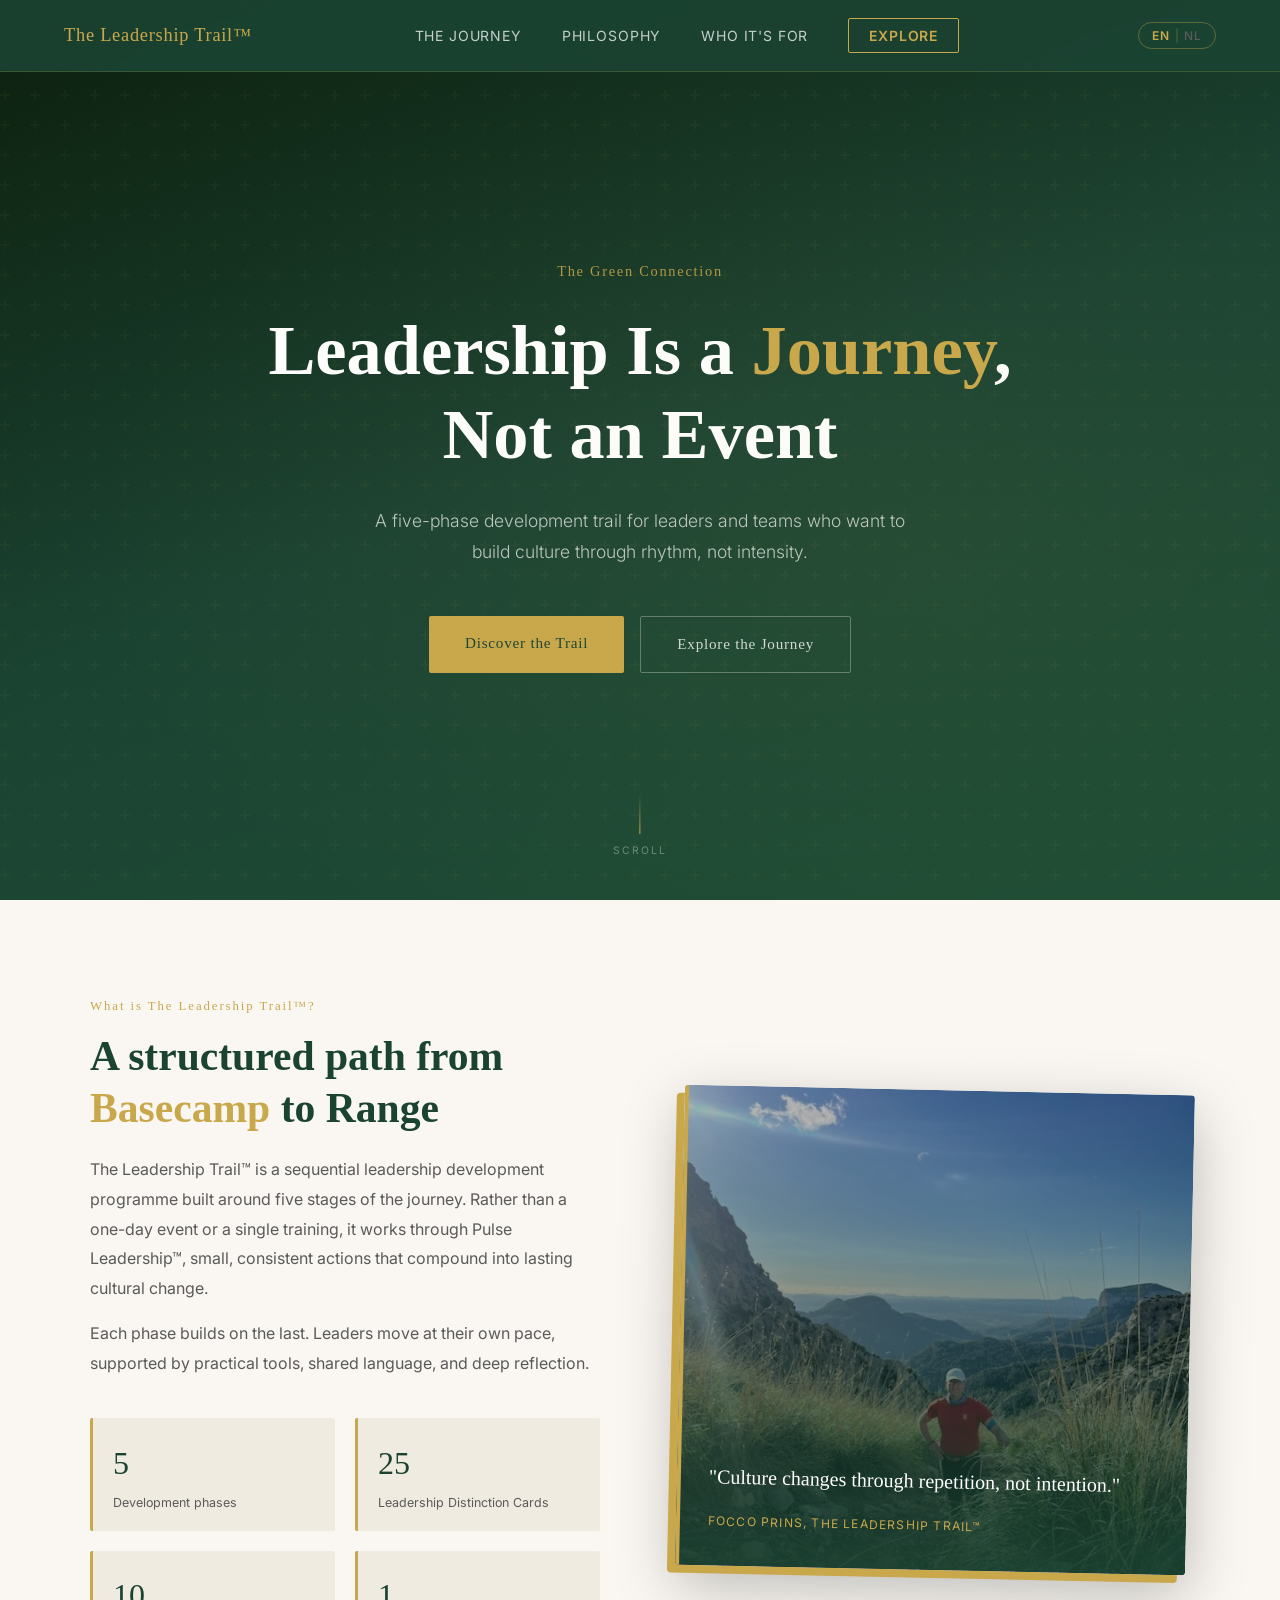
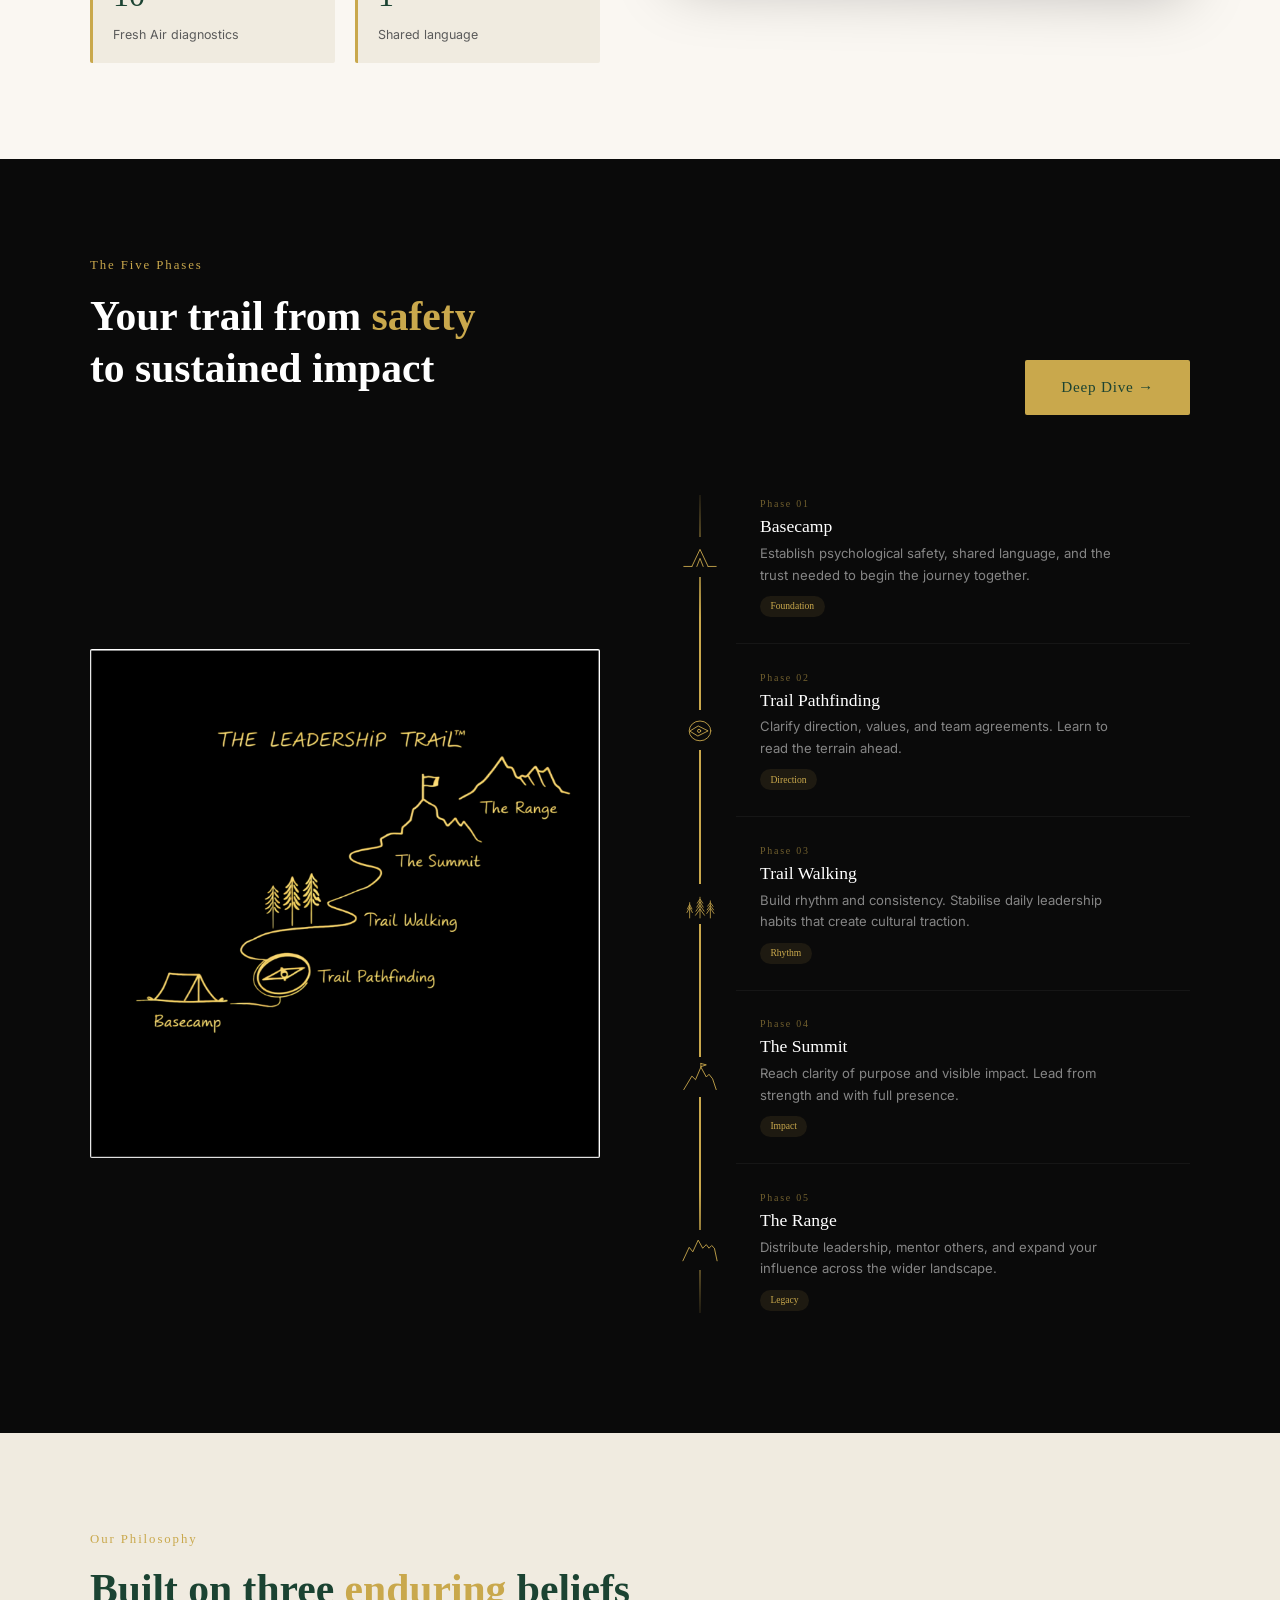
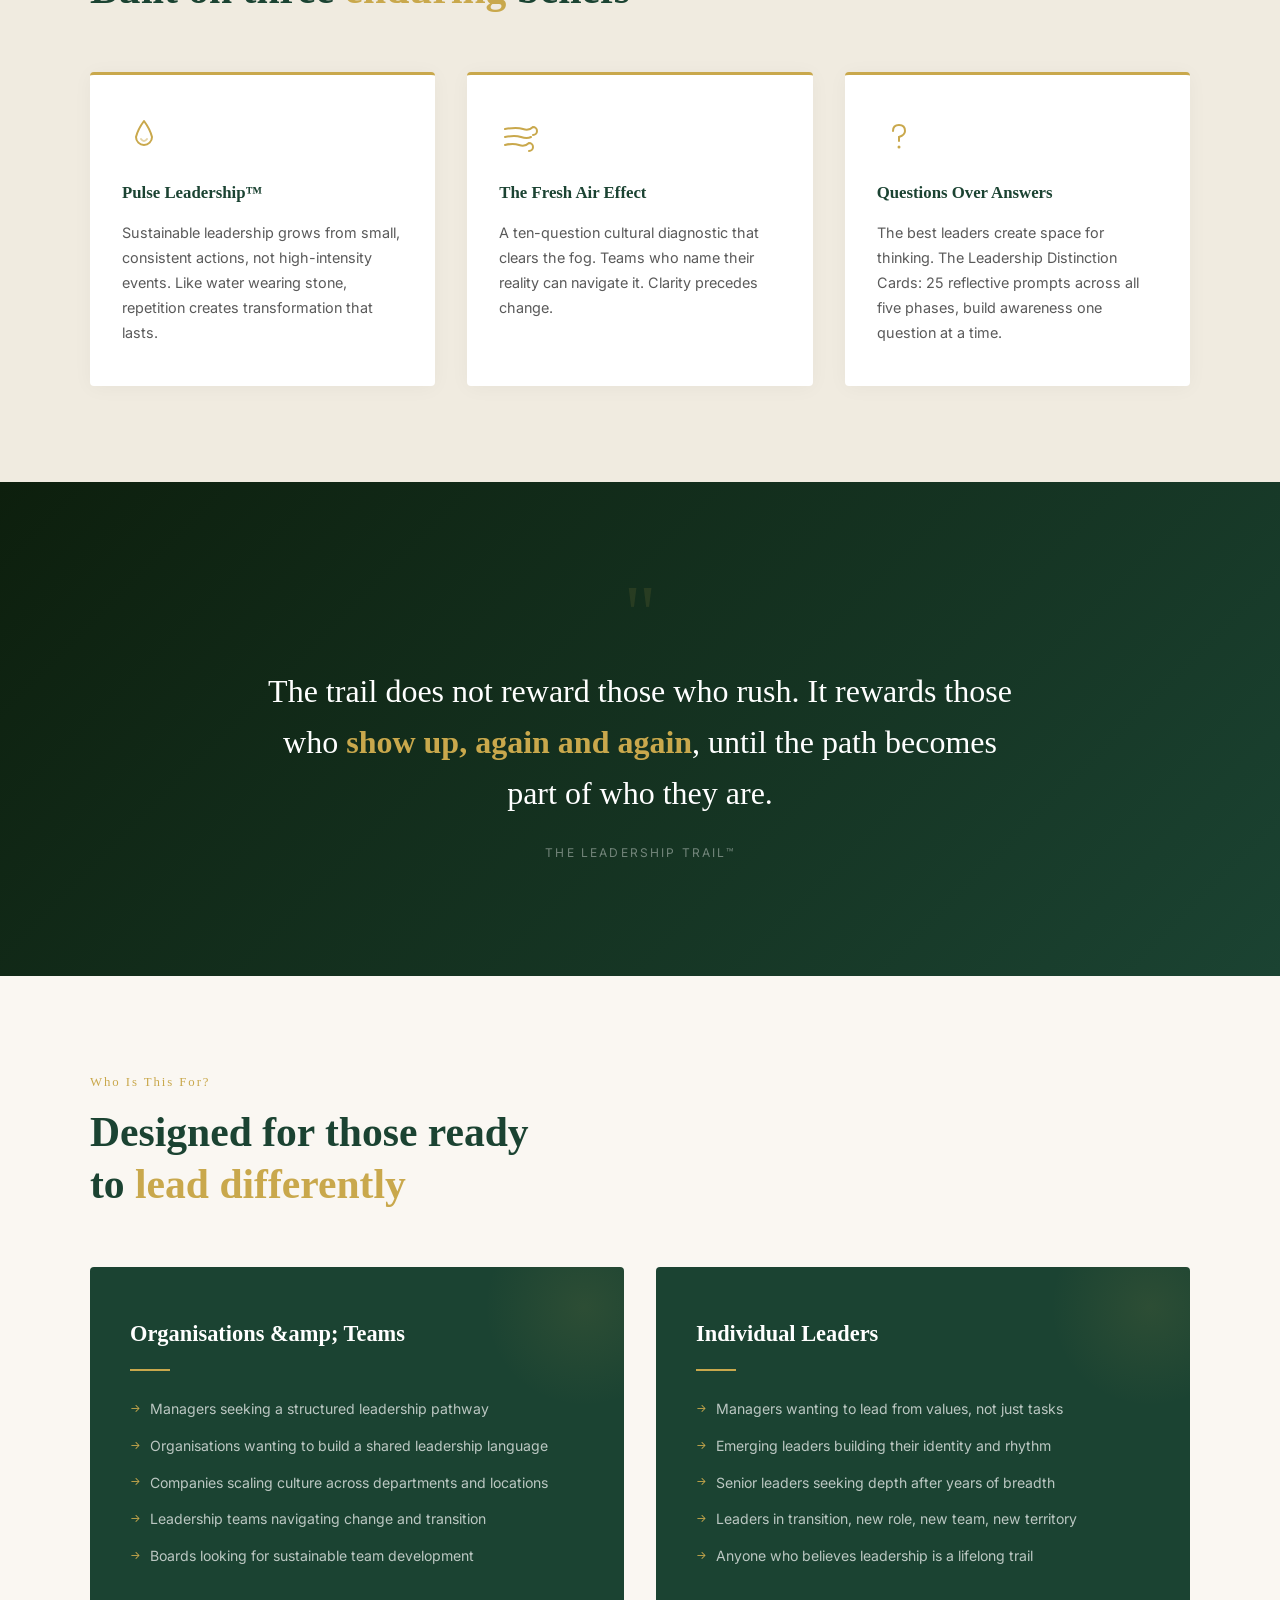
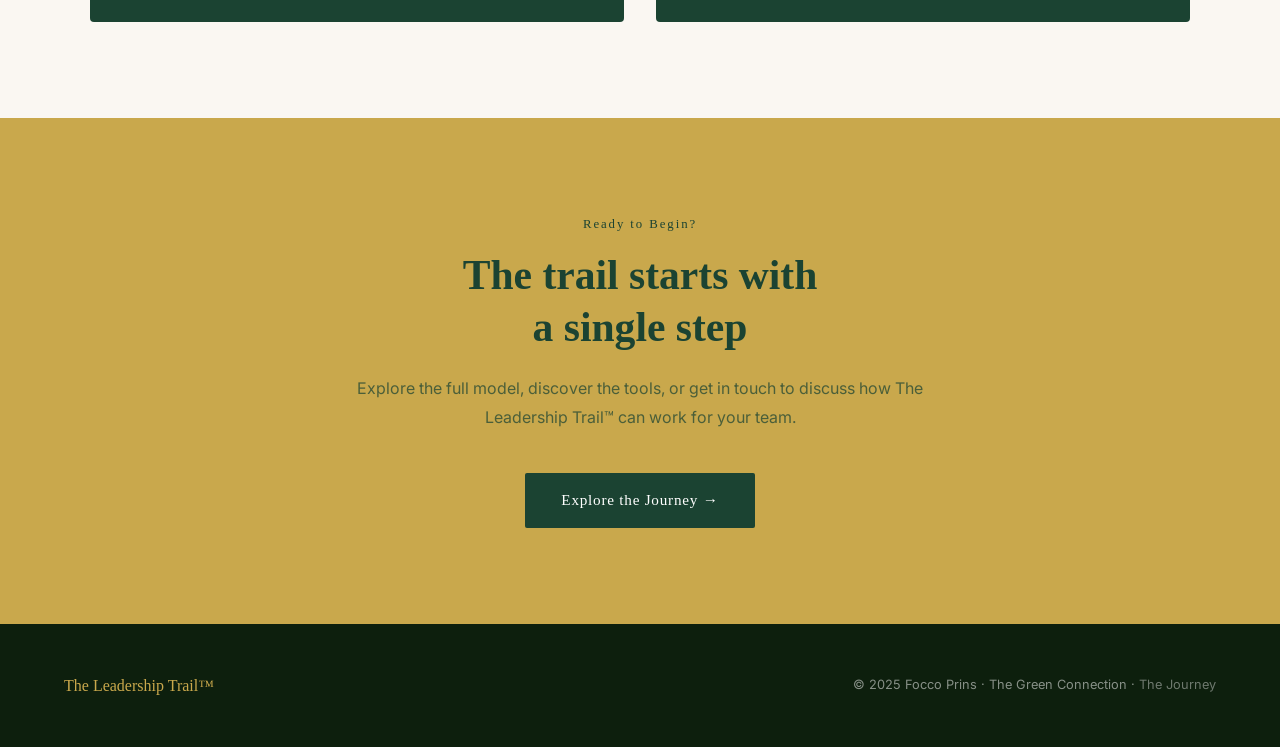
==== commit 692526dc: "Add files via upload" ====
--- a/index.html
+++ b/index.html
@@ -15,21 +15,26 @@
   <nav>
     <a href="index.html" class="nav-logo">The Leadership Trail™</a>
     <ul class="nav-links">
-      <li><a href="#phases">The Journey</a></li>
-      <li><a href="#philosophy">Philosophy</a></li>
-      <li><a href="#forwhom">Who It's For</a></li>
-      <li><a href="journey.html" class="nav-cta">Explore</a></li>
+      <li><a href="#phases" data-i18n="nav-journey">The Journey</a></li>
+      <li><a href="#philosophy" data-i18n="nav-philosophy">Philosophy</a></li>
+      <li><a href="#forwhom" data-i18n="nav-forwhom">Who It's For</a></li>
+      <li><a href="journey.html" class="nav-cta" data-i18n="nav-explore">Explore</a></li>
     </ul>
+    <button class="lang-toggle" aria-label="Switch language">
+      <span data-lang="en">EN</span>
+      <span class="lang-sep">|</span>
+      <span data-lang="nl">NL</span>
+    </button>
   </nav>
 
   <!-- HERO -->
   <section class="hero">
-    <p class="hero-eyebrow">The Green Connection</p>
-    <h1>Leadership Is a <em>Journey</em>,<br>Not an Event</h1>
-    <p class="hero-sub">A five-phase development trail for leaders and teams who want to build culture through rhythm, not intensity.</p>
+    <p class="hero-eyebrow" data-i18n="hero-eyebrow">The Green Connection</p>
+    <h1 data-i18n-html="hero-title">Leadership Is a <em>Journey</em>,<br>Not an Event</h1>
+    <p class="hero-sub" data-i18n="hero-sub">A five-phase development trail for leaders and teams who want to build culture through rhythm, not intensity.</p>
     <div class="hero-actions">
-      <a href="#phases" class="btn-primary">Discover the Trail</a>
-      <a href="journey.html" class="btn-ghost">Explore the Journey</a>
+      <a href="#phases" class="btn-primary" data-i18n="hero-btn-primary">Discover the Trail</a>
+      <a href="journey.html" class="btn-ghost" data-i18n="hero-btn-ghost">Explore the Journey</a>
     </div>
     <div class="hero-scroll">
       <div class="scroll-line"></div>
@@ -41,26 +46,26 @@
   <section class="intro" id="intro">
     <div class="section-inner intro-grid">
       <div>
-        <p class="section-label">What is The Leadership Trail™?</p>
-        <h2 class="section-title">A structured path from <em>Basecamp</em> to Range</h2>
+        <p class="section-label" data-i18n="intro-label">What is The Leadership Trail™?</p>
+        <h2 class="section-title" data-i18n-html="intro-title">A structured path from <em>Basecamp</em> to Range</h2>
         <p class="section-body">The Leadership Trail™ is a sequential leadership development programme built around five stages of the journey. Rather than a one-day event or a single training, it works through Pulse Leadership™, small, consistent actions that compound into lasting cultural change.</p>
         <p class="section-body" style="margin-top:1rem;">Each phase builds on the last. Leaders move at their own pace, supported by practical tools, shared language, and deep reflection.</p>
         <div class="intro-stats">
           <div class="stat">
             <div class="stat-number">5</div>
-            <div class="stat-label">Development phases</div>
+            <div class="stat-label" data-i18n="stat-1-label">Development phases</div>
           </div>
           <div class="stat">
             <div class="stat-number">25</div>
-            <div class="stat-label">Leadership Distinction Cards</div>
+            <div class="stat-label" data-i18n="stat-2-label">Leadership Distinction Cards</div>
           </div>
           <div class="stat">
             <div class="stat-number">10</div>
-            <div class="stat-label">Fresh Air diagnostics</div>
+            <div class="stat-label" data-i18n="stat-3-label">Fresh Air diagnostics</div>
           </div>
           <div class="stat">
             <div class="stat-number">1</div>
-            <div class="stat-label">Shared language</div>
+            <div class="stat-label" data-i18n="stat-4-label">Shared language</div>
           </div>
         </div>
       </div>
@@ -79,10 +84,10 @@
     <div class="section-inner">
       <div class="phases-header">
         <div>
-          <p class="section-label">The Five Phases</p>
-          <h2 class="section-title" style="color:var(--white)">Your trail from <em>safety</em><br>to sustained impact</h2>
-        </div>
-        <a href="journey.html" class="btn-primary">Deep Dive →</a>
+          <p class="section-label" data-i18n="phases-label">The Five Phases</p>
+          <h2 class="section-title" style="color:var(--white)" data-i18n-html="phases-title">Your trail from <em>safety</em><br>to sustained impact</h2>
+        </div>
+        <a href="journey.html" class="btn-primary" data-i18n="phases-btn">Deep Dive →</a>
       </div>
 
       <div class="phases-split">
@@ -110,8 +115,8 @@
             </div>
             <div class="phase-stop-num">Phase 01</div>
             <div class="phase-stop-name">Basecamp</div>
-            <p class="phase-stop-desc">Establish psychological safety, shared language, and the trust needed to begin the journey together.</p>
-            <span class="phase-stop-tag">Foundation</span>
+            <p class="phase-stop-desc" data-i18n="phase-1-desc">Establish psychological safety, shared language, and the trust needed to begin the journey together.</p>
+            <span class="phase-stop-tag" data-i18n="phase-1-tag">Foundation</span>
           </div>
 
           <!-- TRAIL PATHFINDING -->
@@ -127,8 +132,8 @@
             </div>
             <div class="phase-stop-num">Phase 02</div>
             <div class="phase-stop-name">Trail Pathfinding</div>
-            <p class="phase-stop-desc">Clarify direction, values, and team agreements. Learn to read the terrain ahead.</p>
-            <span class="phase-stop-tag">Direction</span>
+            <p class="phase-stop-desc" data-i18n="phase-2-desc">Clarify direction, values, and team agreements. Learn to read the terrain ahead.</p>
+            <span class="phase-stop-tag" data-i18n="phase-2-tag">Direction</span>
           </div>
 
           <!-- TRAIL WALKING -->
@@ -154,8 +159,8 @@
             </div>
             <div class="phase-stop-num">Phase 03</div>
             <div class="phase-stop-name">Trail Walking</div>
-            <p class="phase-stop-desc">Build rhythm and consistency. Stabilise daily leadership habits that create cultural traction.</p>
-            <span class="phase-stop-tag">Rhythm</span>
+            <p class="phase-stop-desc" data-i18n="phase-3-desc">Build rhythm and consistency. Stabilise daily leadership habits that create cultural traction.</p>
+            <span class="phase-stop-tag" data-i18n="phase-3-tag">Rhythm</span>
           </div>
 
           <!-- THE SUMMIT -->
@@ -172,8 +177,8 @@
             </div>
             <div class="phase-stop-num">Phase 04</div>
             <div class="phase-stop-name">The Summit</div>
-            <p class="phase-stop-desc">Reach clarity of purpose and visible impact. Lead from strength and with full presence.</p>
-            <span class="phase-stop-tag">Impact</span>
+            <p class="phase-stop-desc" data-i18n="phase-4-desc">Reach clarity of purpose and visible impact. Lead from strength and with full presence.</p>
+            <span class="phase-stop-tag" data-i18n="phase-4-tag">Impact</span>
           </div>
 
           <!-- THE RANGE -->
@@ -185,8 +190,8 @@
             </div>
             <div class="phase-stop-num">Phase 05</div>
             <div class="phase-stop-name">The Range</div>
-            <p class="phase-stop-desc">Distribute leadership, mentor others, and expand your influence across the wider landscape.</p>
-            <span class="phase-stop-tag">Legacy</span>
+            <p class="phase-stop-desc" data-i18n="phase-5-desc">Distribute leadership, mentor others, and expand your influence across the wider landscape.</p>
+            <span class="phase-stop-tag" data-i18n="phase-5-tag">Legacy</span>
           </div>
 
         </div>
@@ -197,8 +202,8 @@
   <!-- PHILOSOPHY -->
   <section class="philosophy" id="philosophy">
     <div class="section-inner">
-      <p class="section-label">Our Philosophy</p>
-      <h2 class="section-title">Built on three <em>enduring</em> beliefs</h2>
+      <p class="section-label" data-i18n="philosophy-label">Our Philosophy</p>
+      <h2 class="section-title" data-i18n-html="philosophy-title">Built on three <em>enduring</em> beliefs</h2>
       <div class="philosophy-grid">
 
         <div class="philosophy-card">
@@ -209,7 +214,7 @@
               <path d="M19,24 Q22,28 25,24" opacity="0.5"/>
             </svg>
           </div>
-          <h3>Pulse Leadership™</h3>
+          <h3 data-i18n="phil-1-title">Pulse Leadership™</h3>
           <p>Sustainable leadership grows from small, consistent actions, not high-intensity events. Like water wearing stone, repetition creates transformation that lasts.</p>
         </div>
 
@@ -222,8 +227,8 @@
               <path d="M6,30 Q14,28 20,30 Q26,32 30,28 A4,4 0 0,1 30,36"/>
             </svg>
           </div>
-          <h3>The Fresh Air Effect</h3>
-          <p>A ten-question cultural diagnostic that clears the fog. Teams who name their reality can navigate it. Clarity precedes change.</p>
+          <h3 data-i18n="phil-2-title">The Fresh Air Effect</h3>
+          <p data-i18n="phil-2-body">A ten-question cultural diagnostic that clears the fog. Teams who name their reality can navigate it. Clarity precedes change.</p>
         </div>
 
         <div class="philosophy-card">
@@ -234,7 +239,7 @@
               <circle cx="22" cy="32" r="1.5" fill="currentColor" stroke="none"/>
             </svg>
           </div>
-          <h3>Questions Over Answers</h3>
+          <h3 data-i18n="phil-3-title">Questions Over Answers</h3>
           <p>The best leaders create space for thinking. The Leadership Distinction Cards: 25 reflective prompts across all five phases, build awareness one question at a time.</p>
         </div>
 
@@ -254,11 +259,11 @@
   <!-- FOR WHOM -->
   <section class="forwhom" id="forwhom">
     <div class="section-inner">
-      <p class="section-label">Who Is This For?</p>
-      <h2 class="section-title">Designed for those ready<br>to <em>lead differently</em></h2>
+      <p class="section-label" data-i18n="forwhom-label">Who Is This For?</p>
+      <h2 class="section-title" data-i18n-html="forwhom-title">Designed for those ready<br>to <em>lead differently</em></h2>
       <div class="forwhom-grid">
         <div class="audience-card">
-          <h3>Organisations &amp; Teams</h3>
+          <h3 data-i18n="audience-1-title">Organisations &amp; Teams</h3>
           <div class="gold-line"></div>
           <ul>
             <li>Managers seeking a structured leadership pathway</li>
@@ -269,7 +274,7 @@
           </ul>
         </div>
         <div class="audience-card">
-          <h3>Individual Leaders</h3>
+          <h3 data-i18n="audience-2-title">Individual Leaders</h3>
           <div class="gold-line"></div>
           <ul>
             <li>Managers wanting to lead from values, not just tasks</li>
@@ -286,10 +291,10 @@
   <!-- FINAL CTA -->
   <section class="cta-section">
     <div class="section-inner">
-      <p class="section-label">Ready to Begin?</p>
-      <h2 class="section-title">The trail starts with<br>a single step</h2>
+      <p class="section-label" data-i18n="cta-label">Ready to Begin?</p>
+      <h2 class="section-title" data-i18n-html="cta-title">The trail starts with<br>a single step</h2>
       <p class="section-body">Explore the full model, discover the tools, or get in touch to discuss how The Leadership Trail™ can work for your team.</p>
-      <a href="journey.html" class="btn-dark">Explore the Journey →</a>
+      <a href="journey.html" class="btn-dark" data-i18n="cta-btn">Explore the Journey →</a>
     </div>
   </section>
 
@@ -299,5 +304,7 @@
     <p>© 2025 Focco Prins · The Green Connection · <a href="journey.html">The Journey</a></p>
   </footer>
 
+  <script src="lang.js"></script>
+  <script src="script.js"></script>
 </body>
 </html>
--- a/style.css
+++ b/style.css
@@ -1267,3 +1267,36 @@
       nav { padding: 1rem 4%; }
       .nav-links { display: none; }
     }
+
+    /* ── LANGUAGE TOGGLE ─────────────────────────────────────── */
+    .lang-toggle {
+      display: flex;
+      align-items: center;
+      gap: 0.3rem;
+      background: transparent;
+      border: 1px solid rgba(201,168,76,0.4);
+      border-radius: 20px;
+      padding: 0.3rem 0.8rem;
+      cursor: pointer;
+      font-family: 'Inter', sans-serif;
+      font-size: 0.75rem;
+      font-weight: 500;
+      letter-spacing: 0.08em;
+      color: var(--text-muted);
+      transition: border-color 0.2s;
+      margin-left: 1rem;
+    }
+    .lang-toggle:hover { border-color: var(--gold); }
+    .lang-toggle span[data-lang] {
+      cursor: pointer;
+      transition: color 0.2s;
+    }
+    .lang-toggle span[data-lang]:hover { color: var(--gold); }
+    .lang-toggle .lang-active {
+      color: var(--gold);
+      font-weight: 600;
+    }
+    .lang-toggle .lang-sep {
+      color: rgba(201,168,76,0.3);
+      pointer-events: none;
+    }
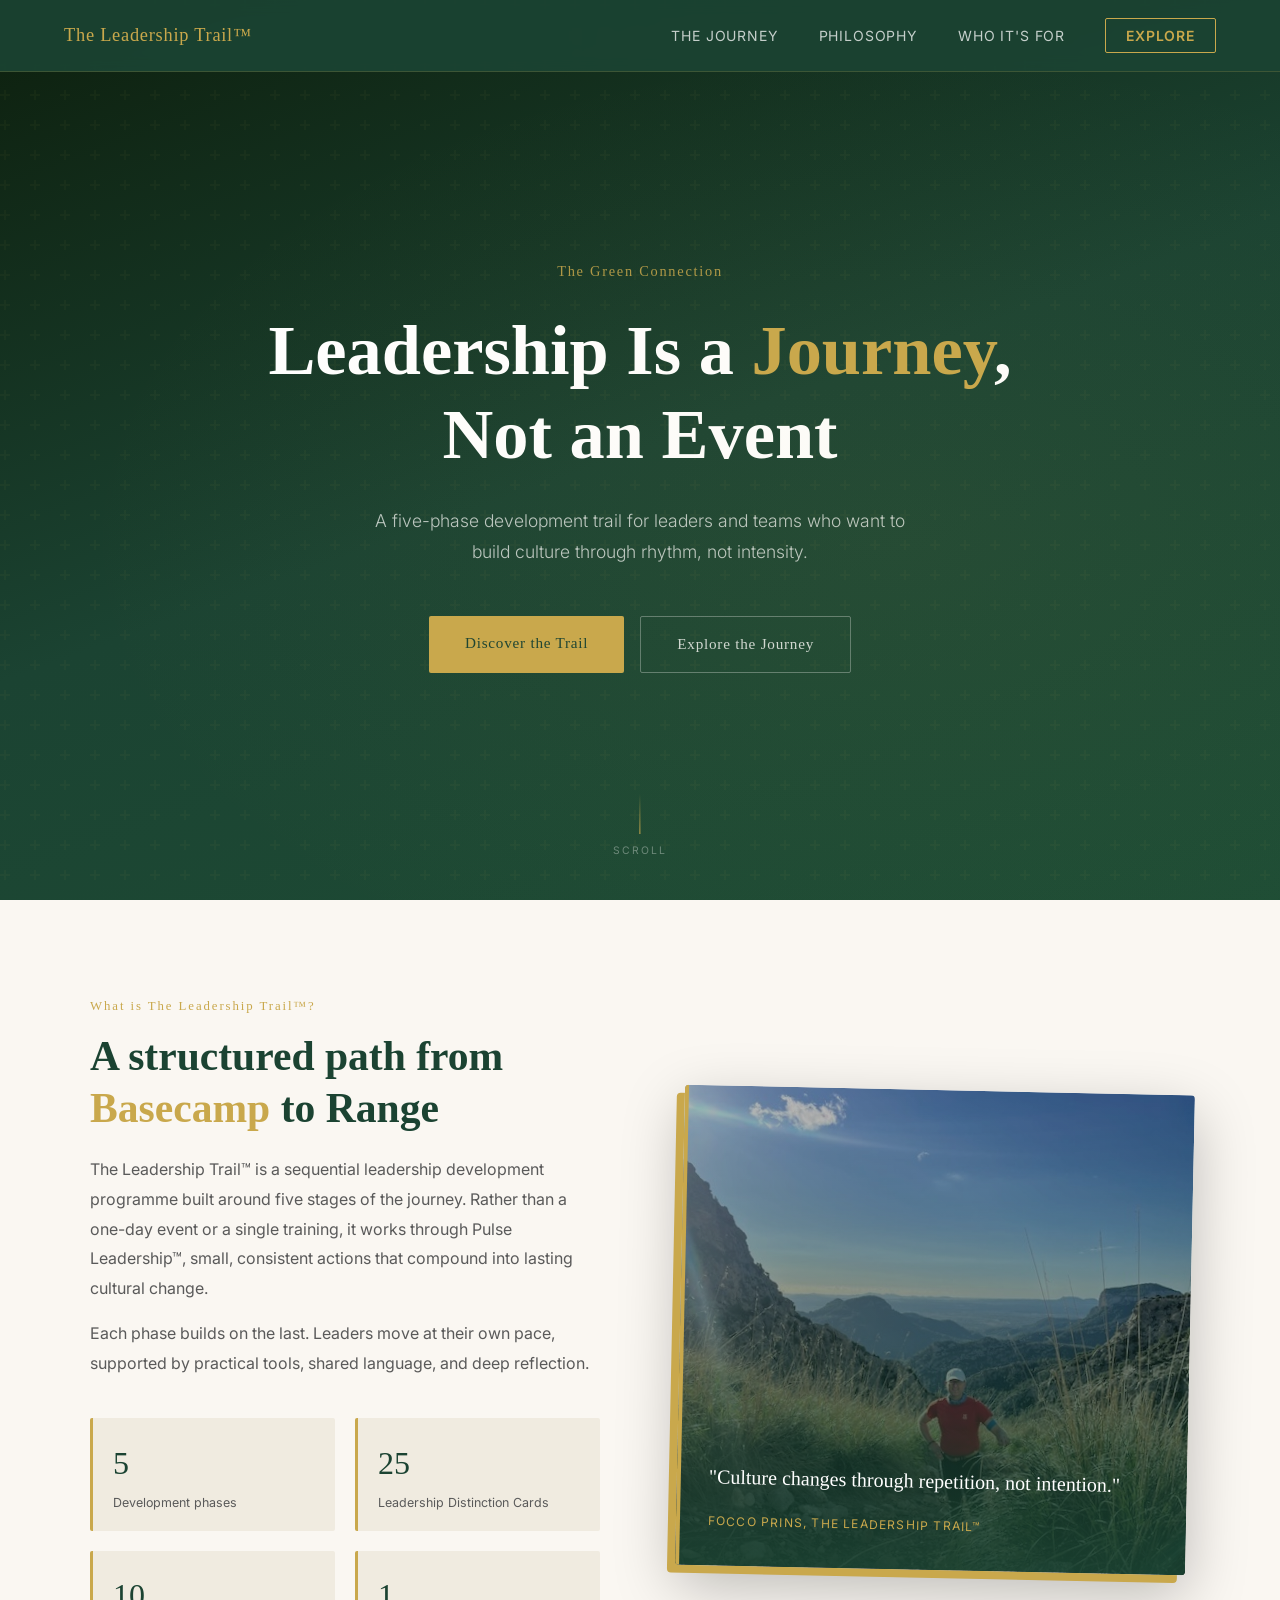
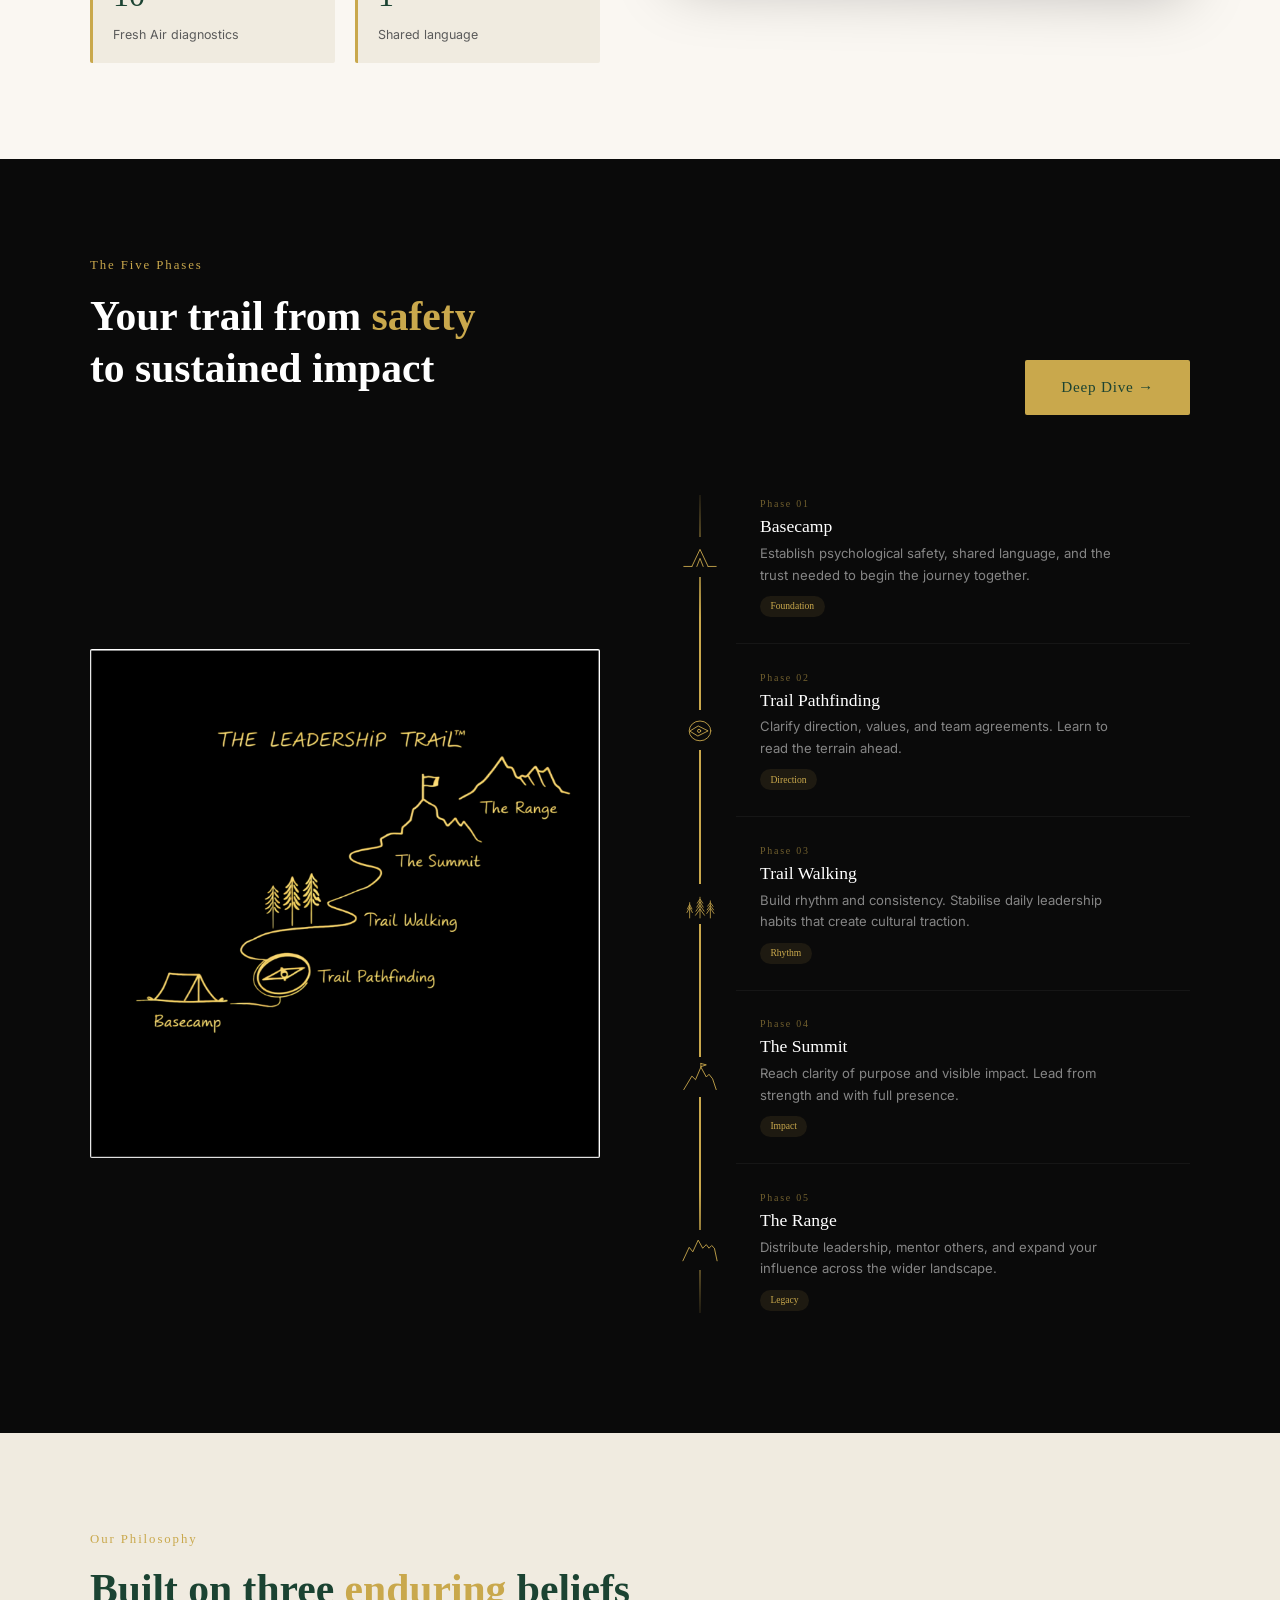
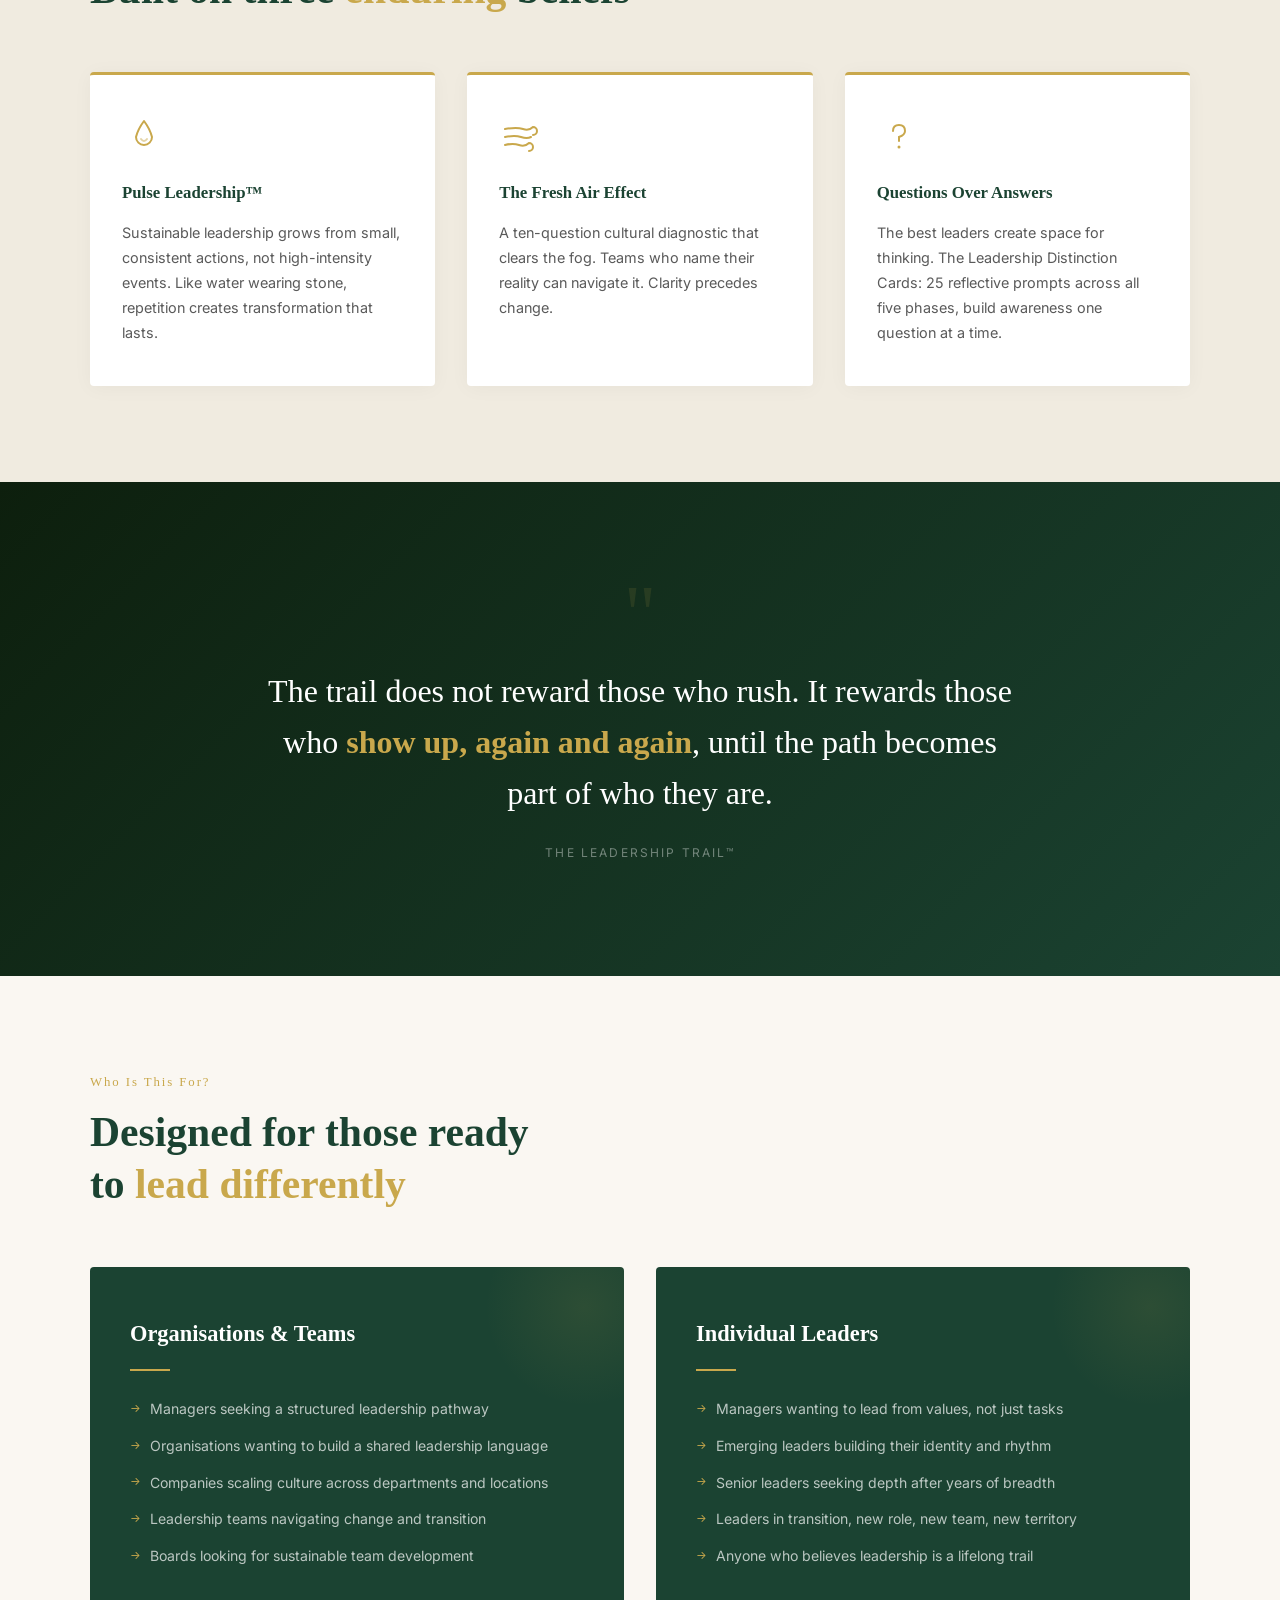
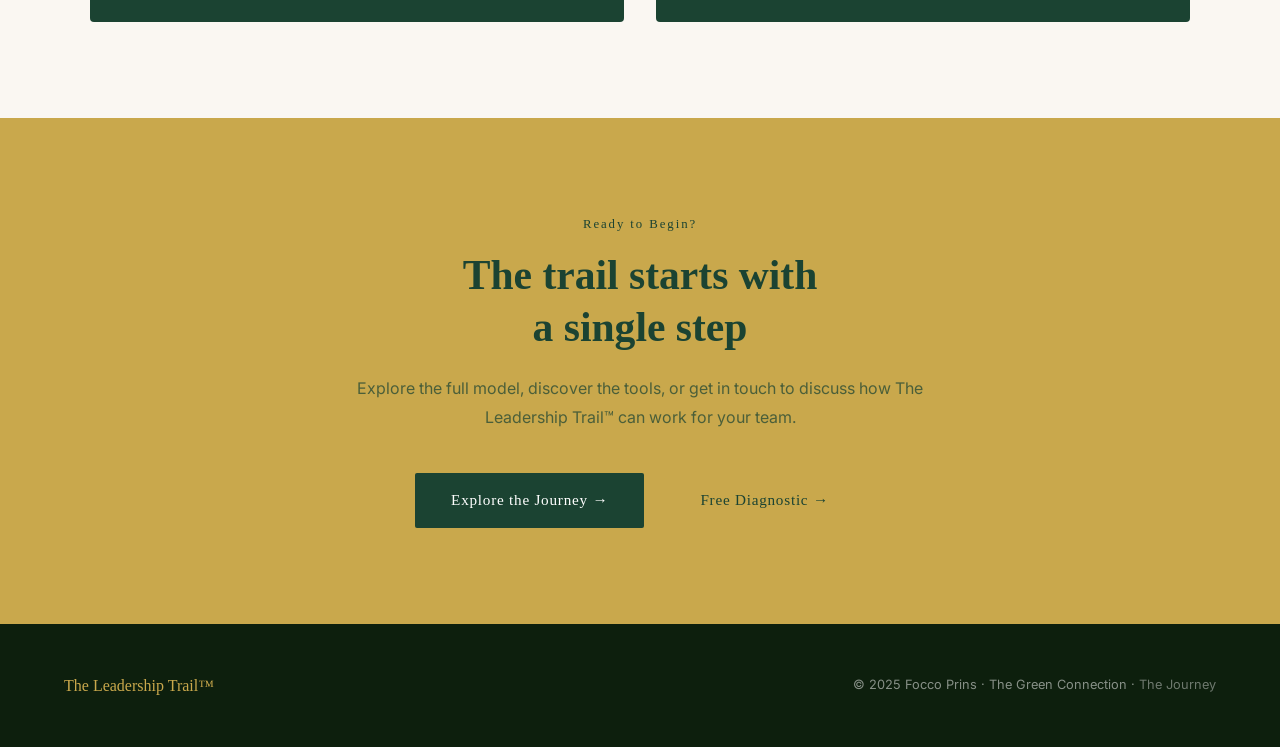
==== commit 6e12ac0b: "Add files via upload" ====
--- a/index.html
+++ b/index.html
@@ -20,11 +20,6 @@
       <li><a href="#forwhom" data-i18n="nav-forwhom">Who It's For</a></li>
       <li><a href="journey.html" class="nav-cta" data-i18n="nav-explore">Explore</a></li>
     </ul>
-    <button class="lang-toggle" aria-label="Switch language">
-      <span data-lang="en">EN</span>
-      <span class="lang-sep">|</span>
-      <span data-lang="nl">NL</span>
-    </button>
   </nav>
 
   <!-- HERO -->
@@ -295,6 +290,7 @@
       <h2 class="section-title" data-i18n-html="cta-title">The trail starts with<br>a single step</h2>
       <p class="section-body">Explore the full model, discover the tools, or get in touch to discuss how The Leadership Trail™ can work for your team.</p>
       <a href="journey.html" class="btn-dark" data-i18n="cta-btn">Explore the Journey →</a>
+      <a href="fresh-air.html" class="btn-primary" style="margin-left:1rem;">Free Diagnostic →</a>
     </div>
   </section>
 
@@ -304,7 +300,6 @@
     <p>© 2025 Focco Prins · The Green Connection · <a href="journey.html">The Journey</a></p>
   </footer>
 
-  <script src="lang.js"></script>
   <script src="script.js"></script>
 </body>
 </html>
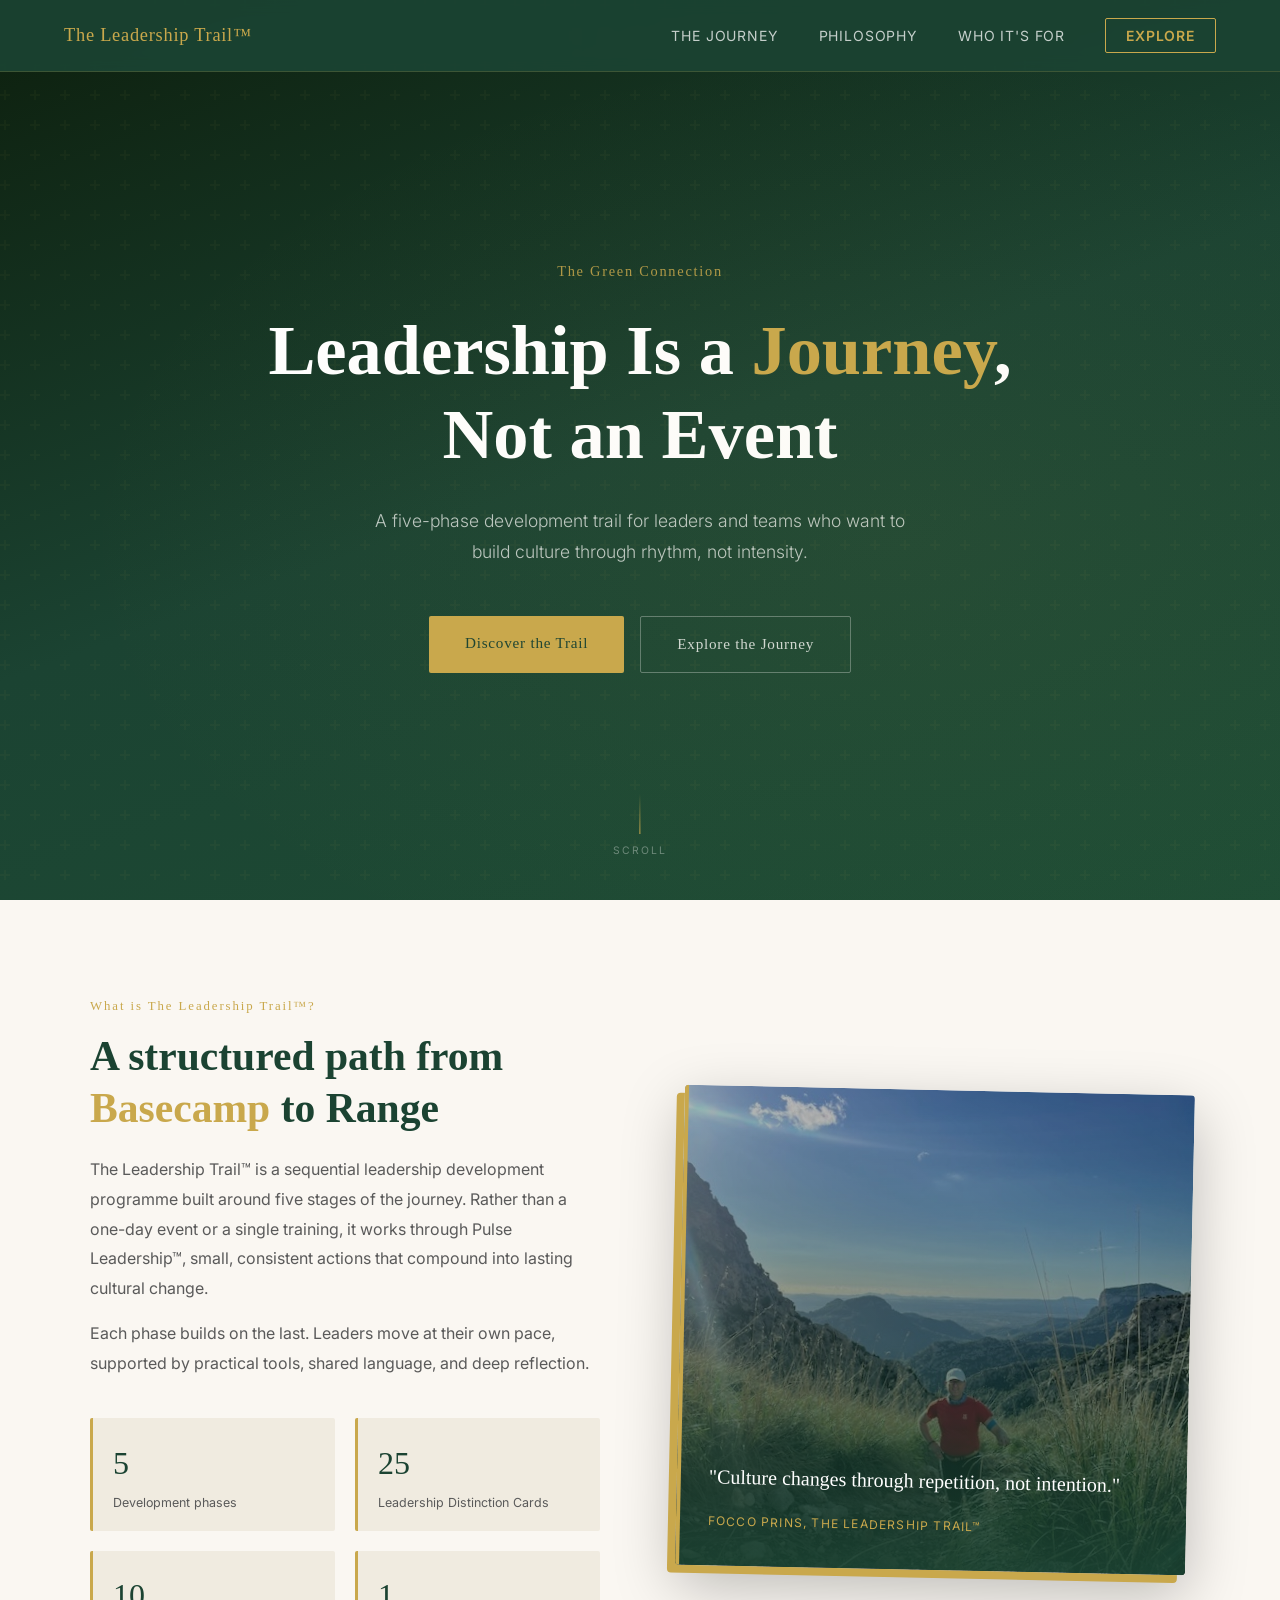
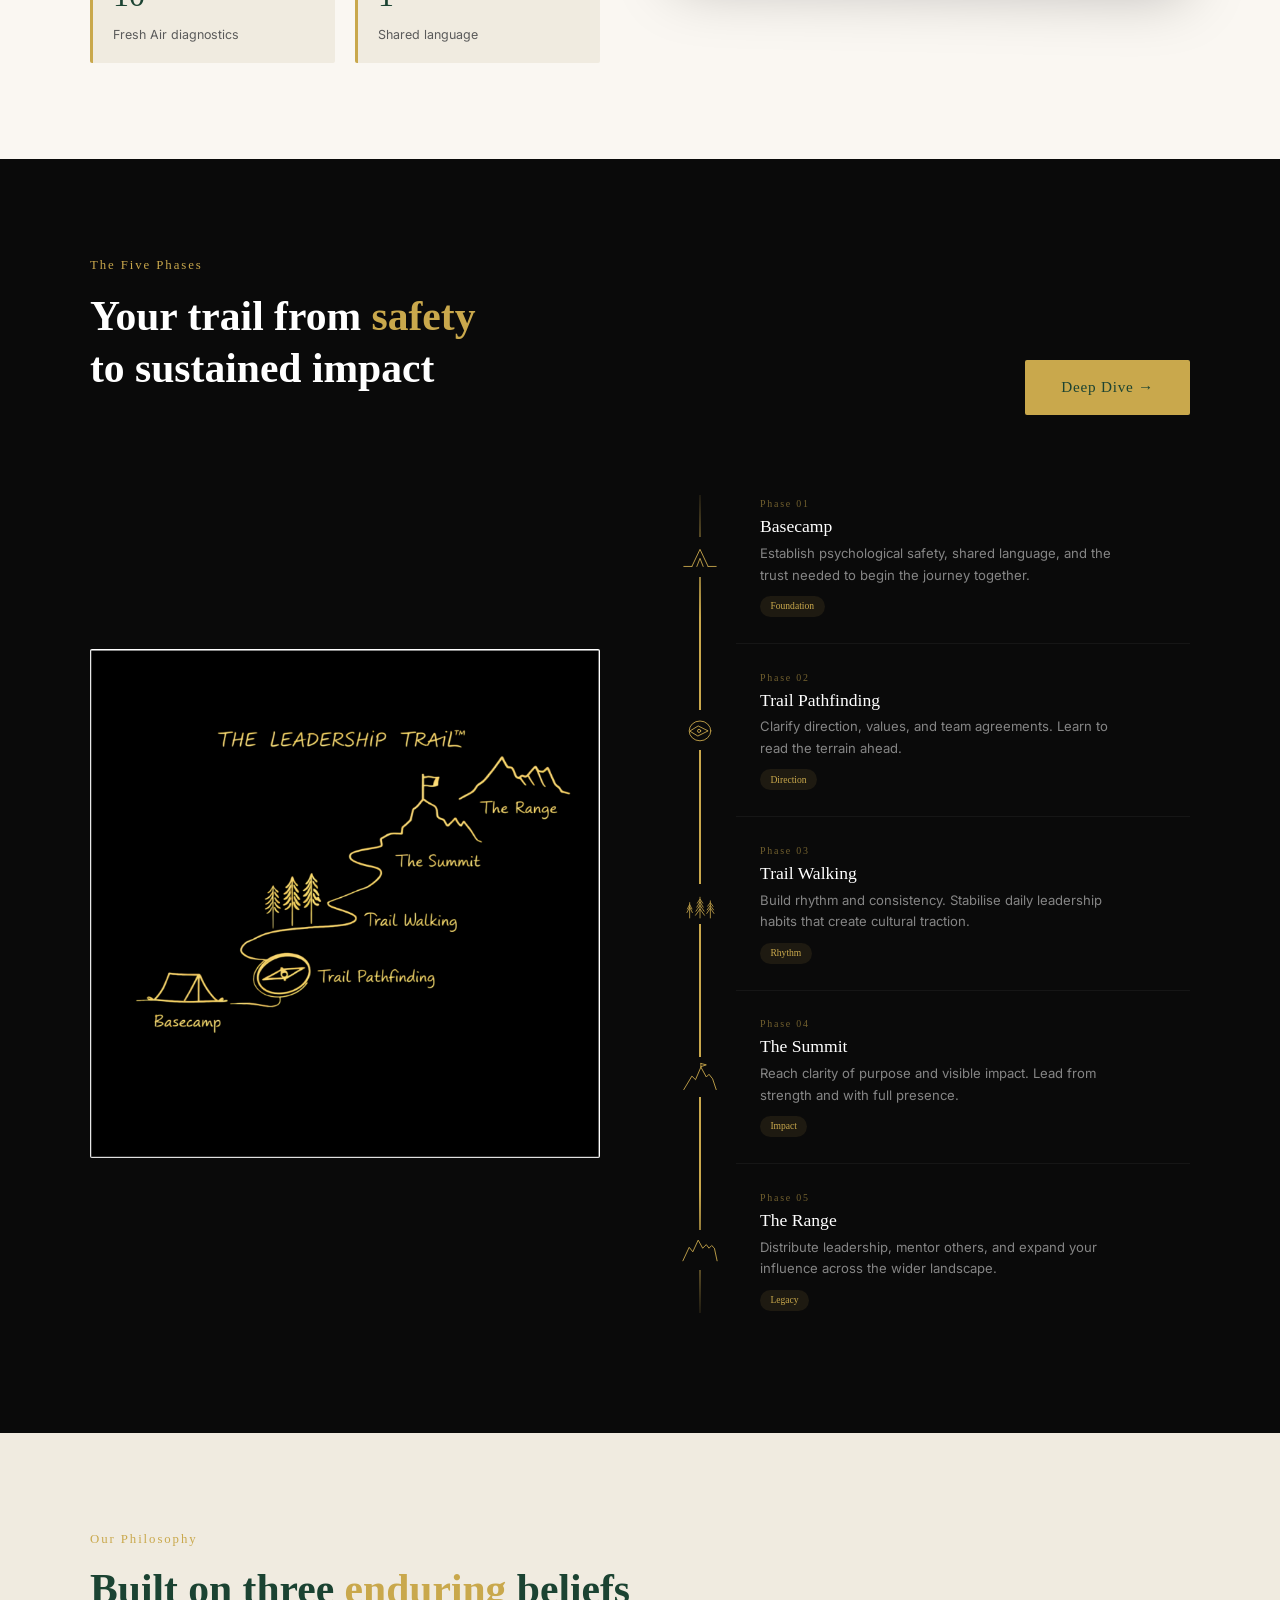
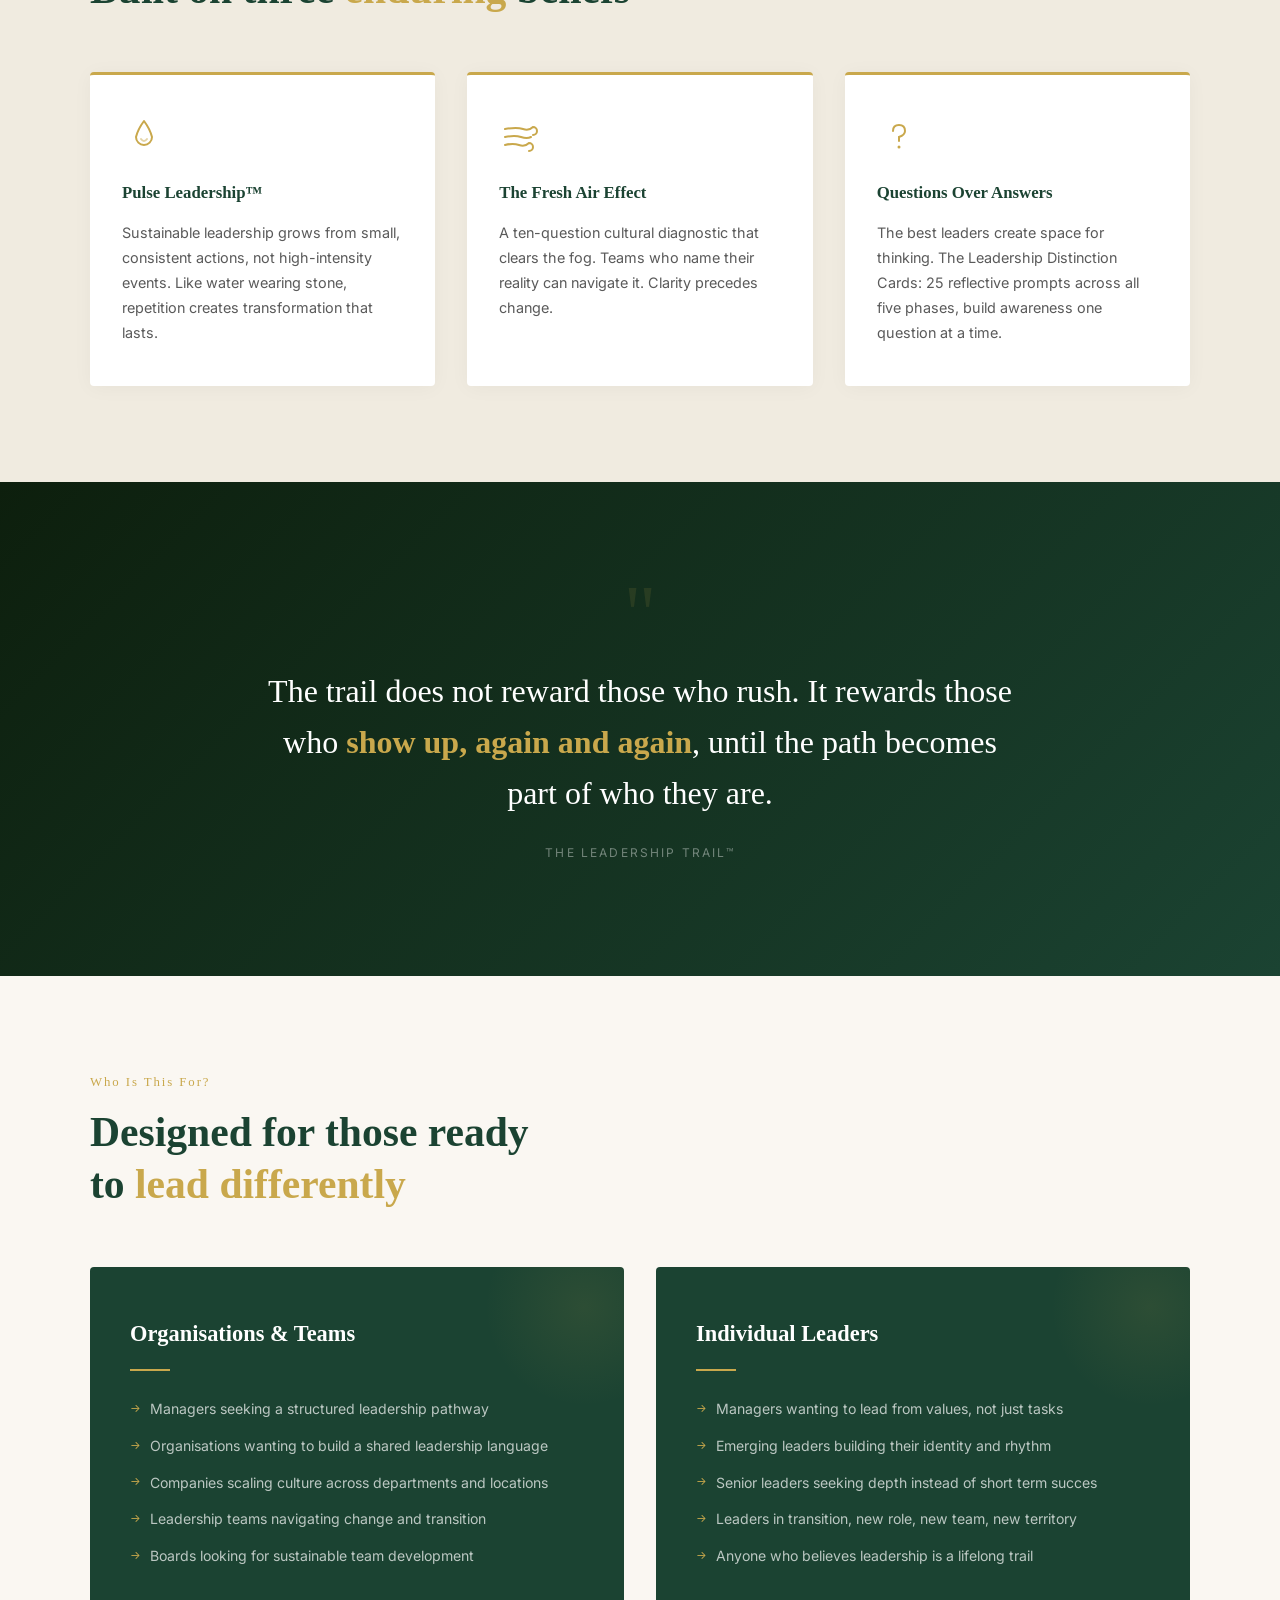
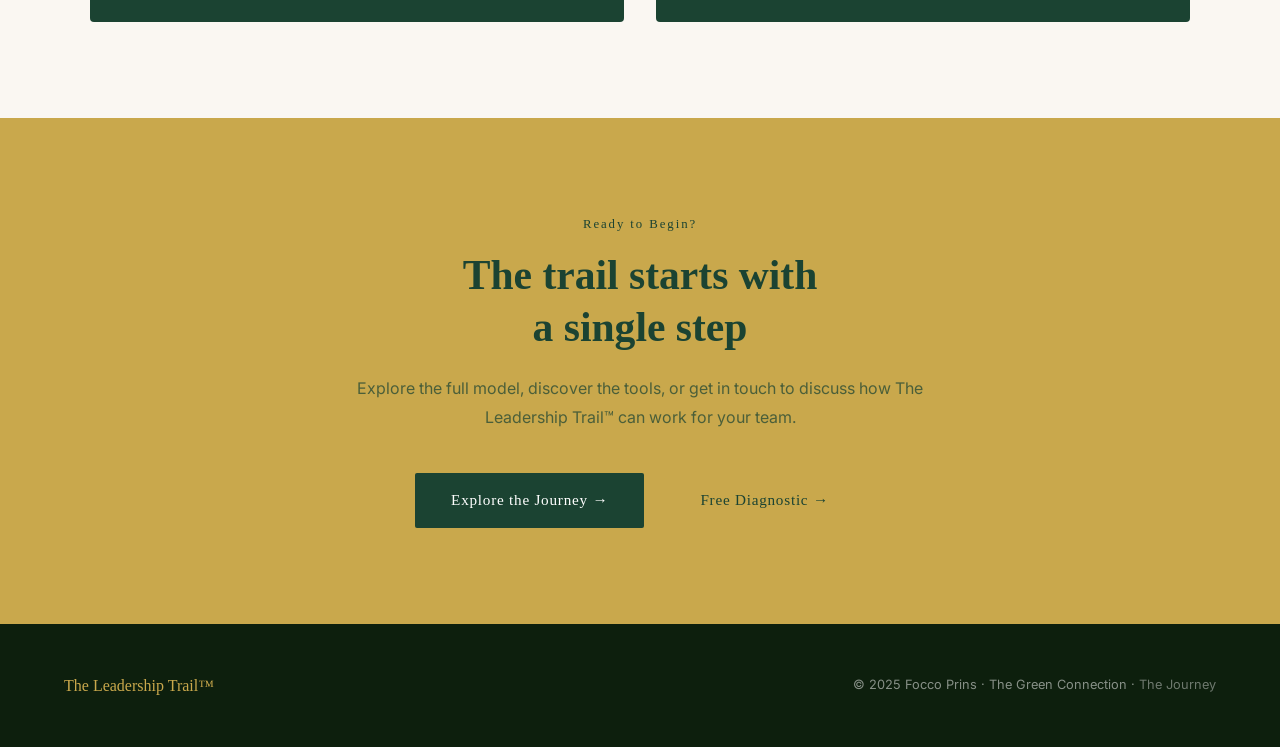
==== commit 877b8ac7: "Add files via upload" ====
--- a/index.html
+++ b/index.html
@@ -274,7 +274,7 @@
           <ul>
             <li>Managers wanting to lead from values, not just tasks</li>
             <li>Emerging leaders building their identity and rhythm</li>
-            <li>Senior leaders seeking depth after years of breadth</li>
+            <li>Senior leaders seeking depth instead of short term succes</li>
             <li>Leaders in transition, new role, new team, new territory</li>
             <li>Anyone who believes leadership is a lifelong trail</li>
           </ul>
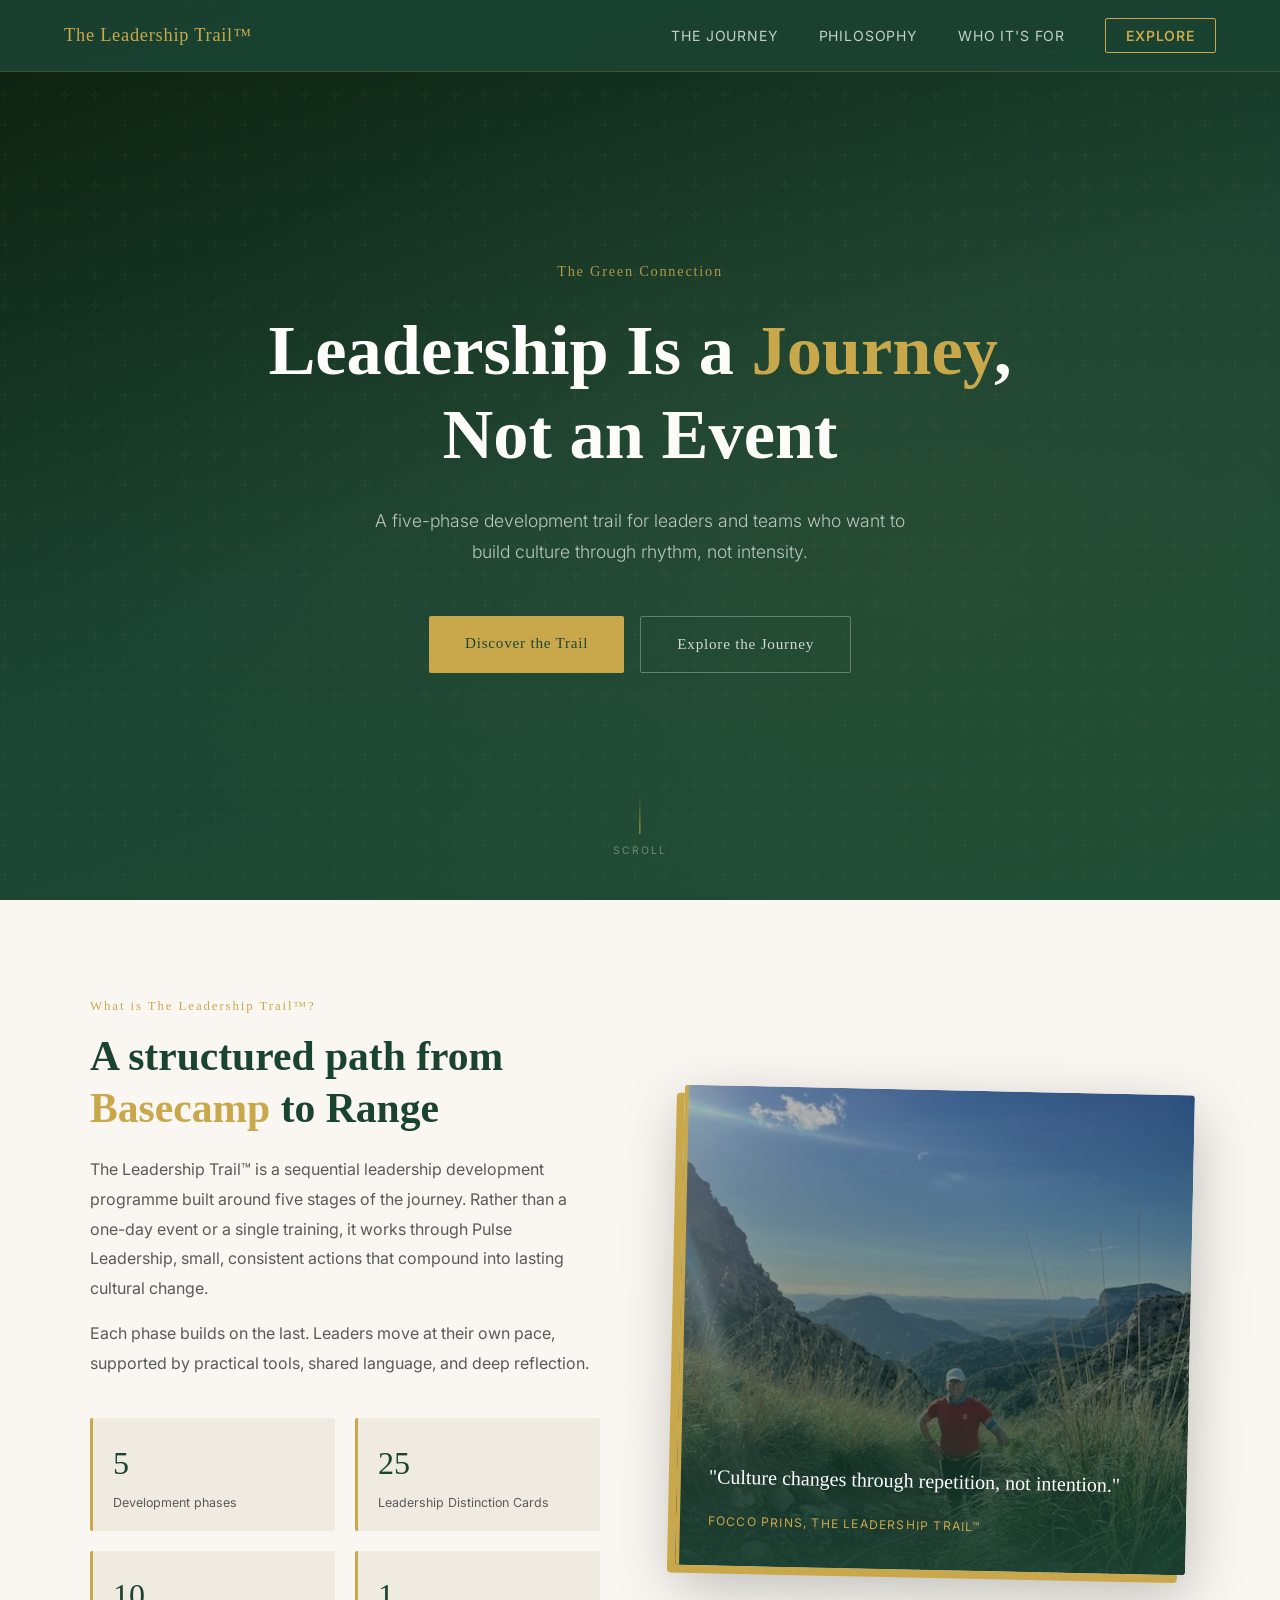
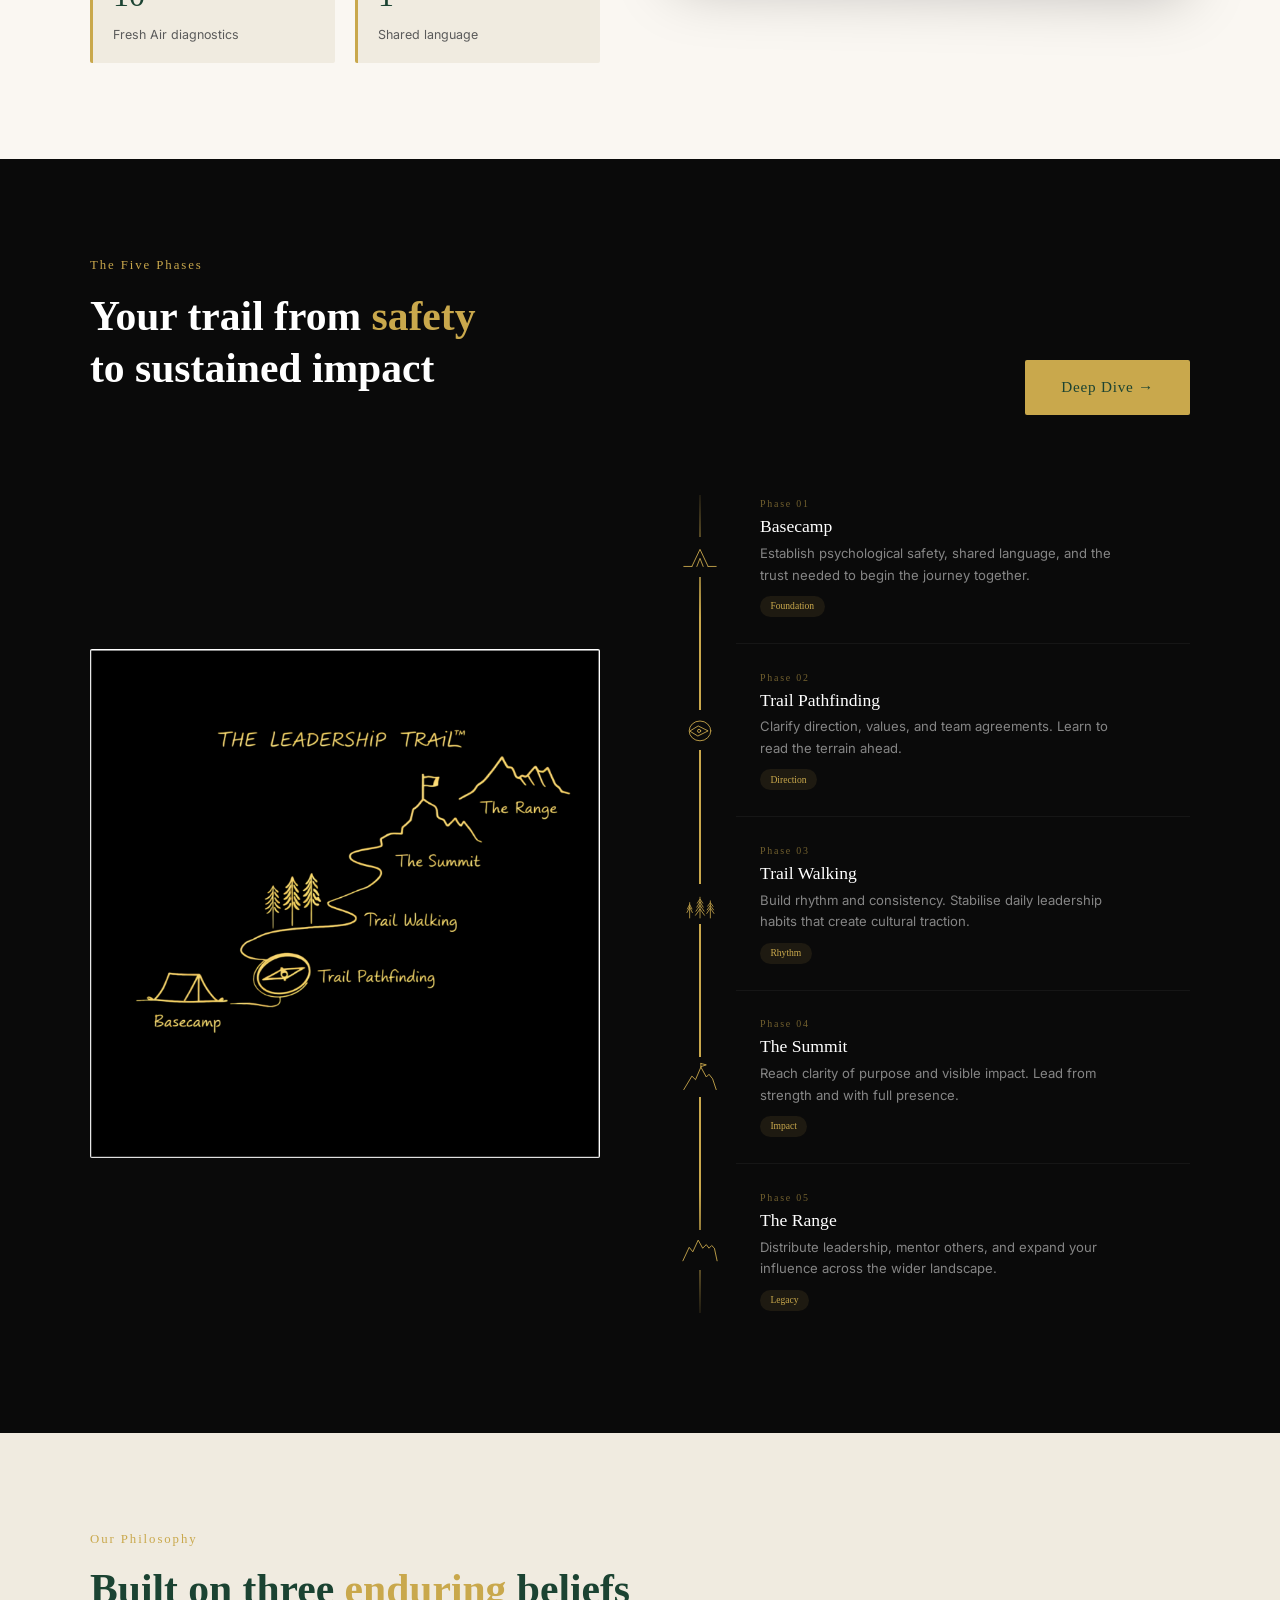
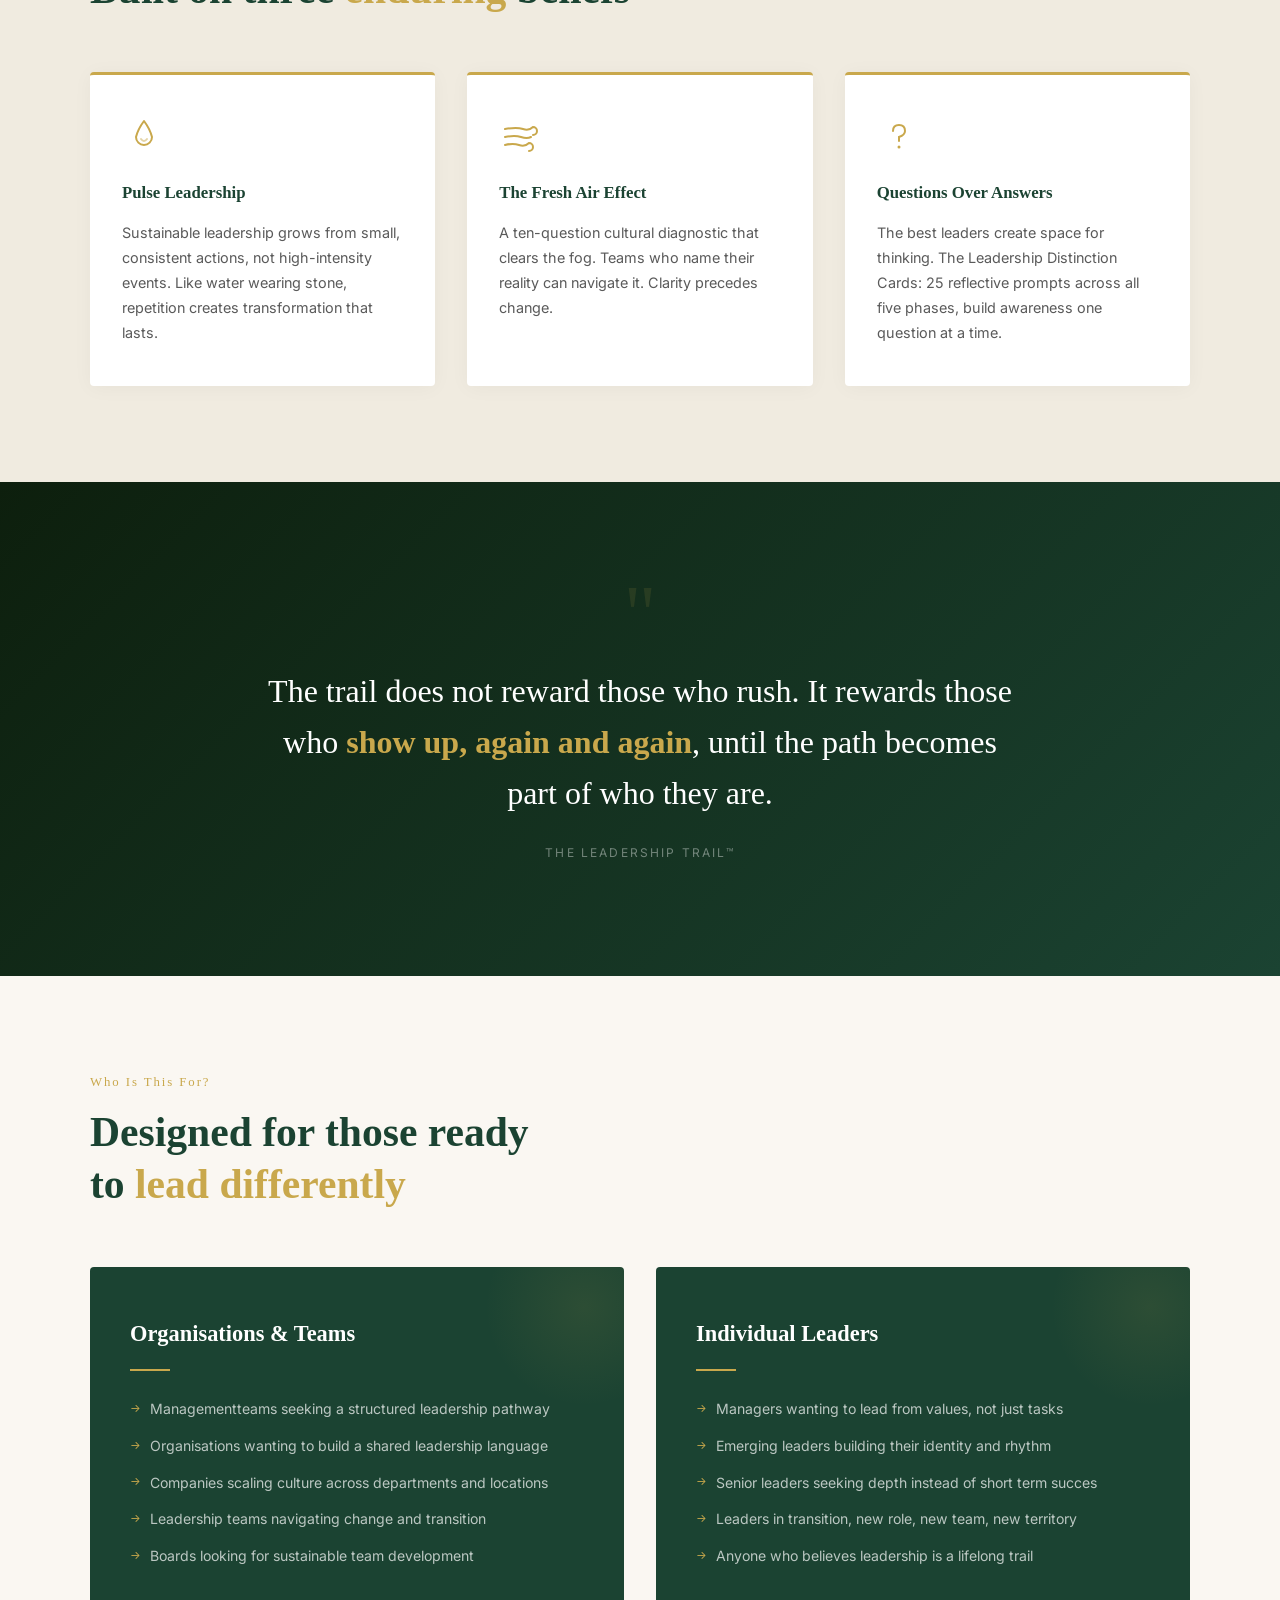
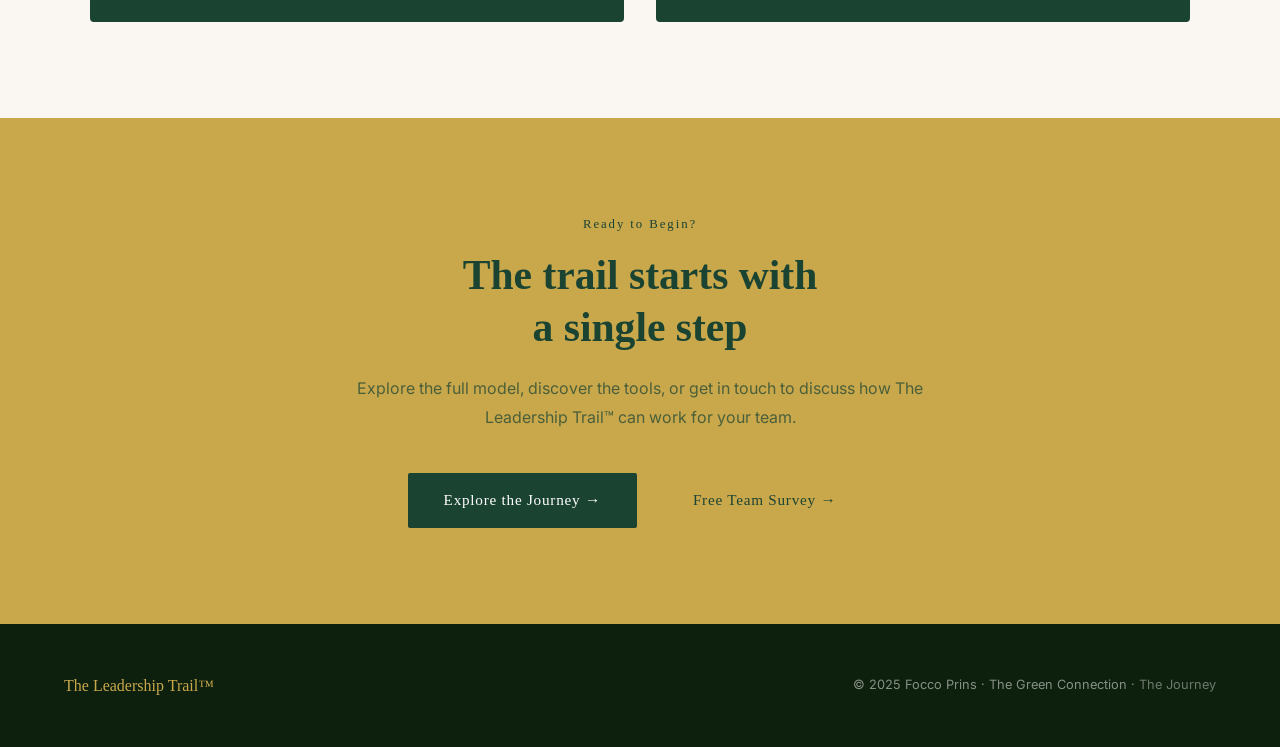
==== commit 73fb84d3: "Remove ™ from Pulse Leadership, update copy and contact form dropdown - Remove ™ trademark symbol fr" ====
--- a/index.html
+++ b/index.html
@@ -4,6 +4,7 @@
   <meta charset="UTF-8" />
   <meta name="viewport" content="width=device-width, initial-scale=1.0" />
   <title>The Leadership Trail™</title>
+  <meta name="description" content="The Leadership Trail™ helps teams and leaders move from Basecamp to sustained impact — a structured, practical path built on Pulse Leadership and The Fresh Air Effect." />
   <link rel="preconnect" href="https://fonts.googleapis.com" />
   <link rel="preconnect" href="https://fonts.gstatic.com" crossorigin />
   <link href="https://fonts.googleapis.com/css2?family=Permanent+Marker&family=Inter:wght@300;400;500;600&display=swap" rel="stylesheet" />
@@ -43,7 +44,7 @@
       <div>
         <p class="section-label" data-i18n="intro-label">What is The Leadership Trail™?</p>
         <h2 class="section-title" data-i18n-html="intro-title">A structured path from <em>Basecamp</em> to Range</h2>
-        <p class="section-body">The Leadership Trail™ is a sequential leadership development programme built around five stages of the journey. Rather than a one-day event or a single training, it works through Pulse Leadership™, small, consistent actions that compound into lasting cultural change.</p>
+        <p class="section-body">The Leadership Trail™ is a sequential leadership development programme built around five stages of the journey. Rather than a one-day event or a single training, it works through Pulse Leadership, small, consistent actions that compound into lasting cultural change.</p>
         <p class="section-body" style="margin-top:1rem;">Each phase builds on the last. Leaders move at their own pace, supported by practical tools, shared language, and deep reflection.</p>
         <div class="intro-stats">
           <div class="stat">
@@ -209,7 +210,7 @@
               <path d="M19,24 Q22,28 25,24" opacity="0.5"/>
             </svg>
           </div>
-          <h3 data-i18n="phil-1-title">Pulse Leadership™</h3>
+          <h3 data-i18n="phil-1-title">Pulse Leadership</h3>
           <p>Sustainable leadership grows from small, consistent actions, not high-intensity events. Like water wearing stone, repetition creates transformation that lasts.</p>
         </div>
 
@@ -261,7 +262,7 @@
           <h3 data-i18n="audience-1-title">Organisations &amp; Teams</h3>
           <div class="gold-line"></div>
           <ul>
-            <li>Managers seeking a structured leadership pathway</li>
+            <li>Managementteams seeking a structured leadership pathway</li>
             <li>Organisations wanting to build a shared leadership language</li>
             <li>Companies scaling culture across departments and locations</li>
             <li>Leadership teams navigating change and transition</li>
@@ -290,7 +291,7 @@
       <h2 class="section-title" data-i18n-html="cta-title">The trail starts with<br>a single step</h2>
       <p class="section-body">Explore the full model, discover the tools, or get in touch to discuss how The Leadership Trail™ can work for your team.</p>
       <a href="journey.html" class="btn-dark" data-i18n="cta-btn">Explore the Journey →</a>
-      <a href="fresh-air.html" class="btn-primary" style="margin-left:1rem;">Free Diagnostic →</a>
+      <a href="fresh-air.html" class="btn-primary" style="margin-left:1rem;">Free Team Survey →</a>
     </div>
   </section>
 
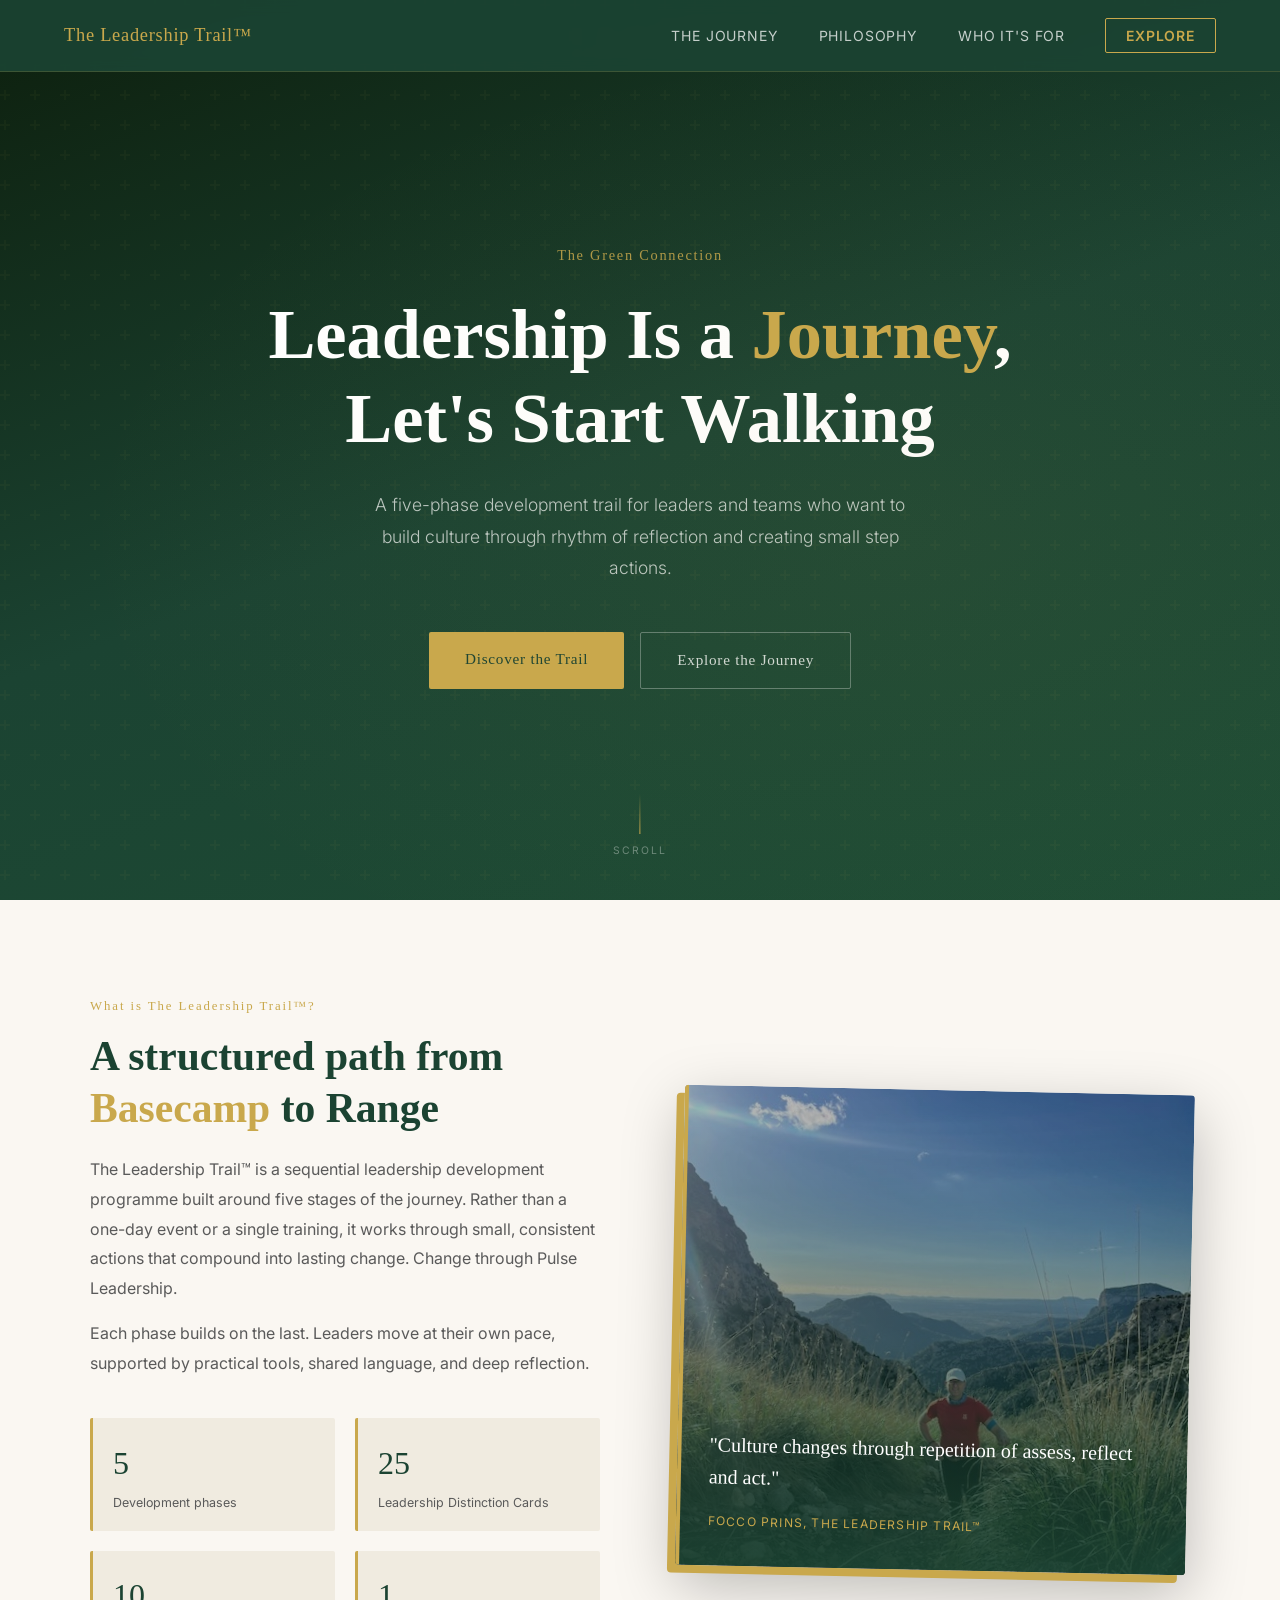
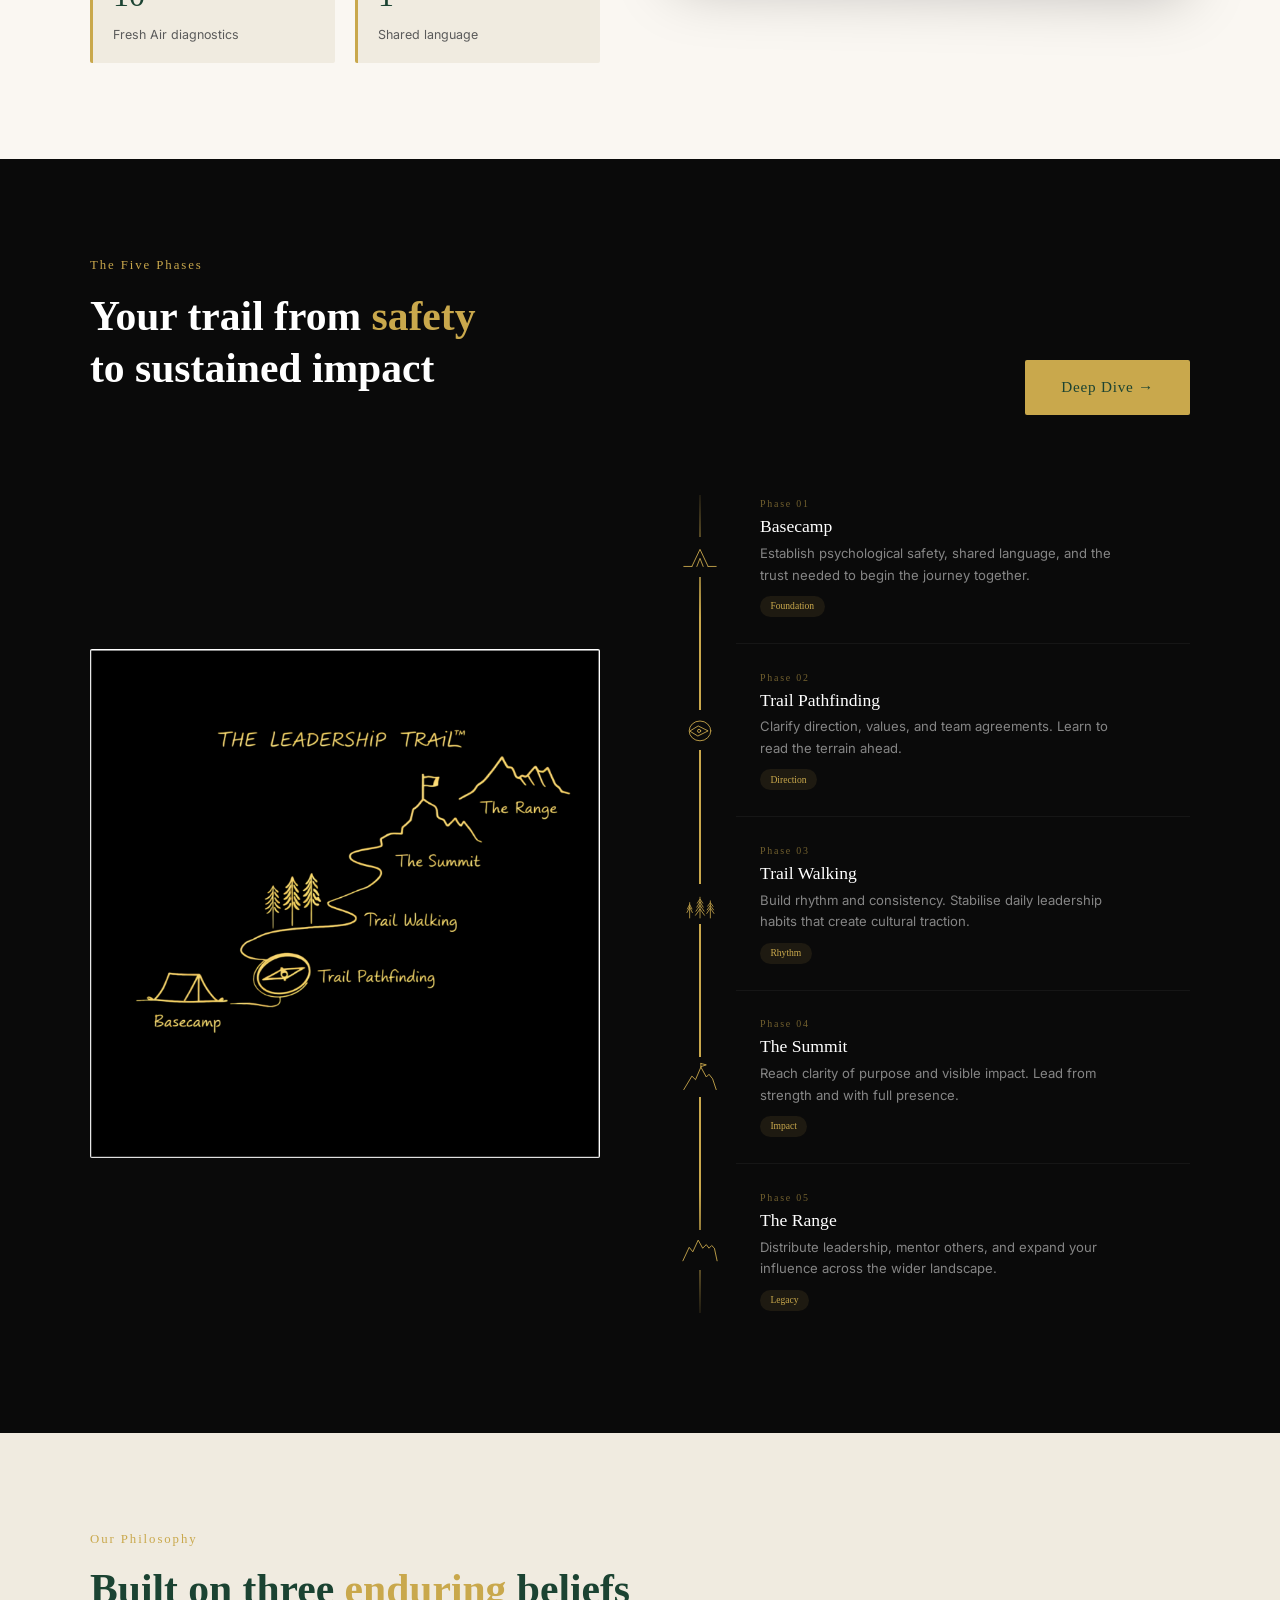
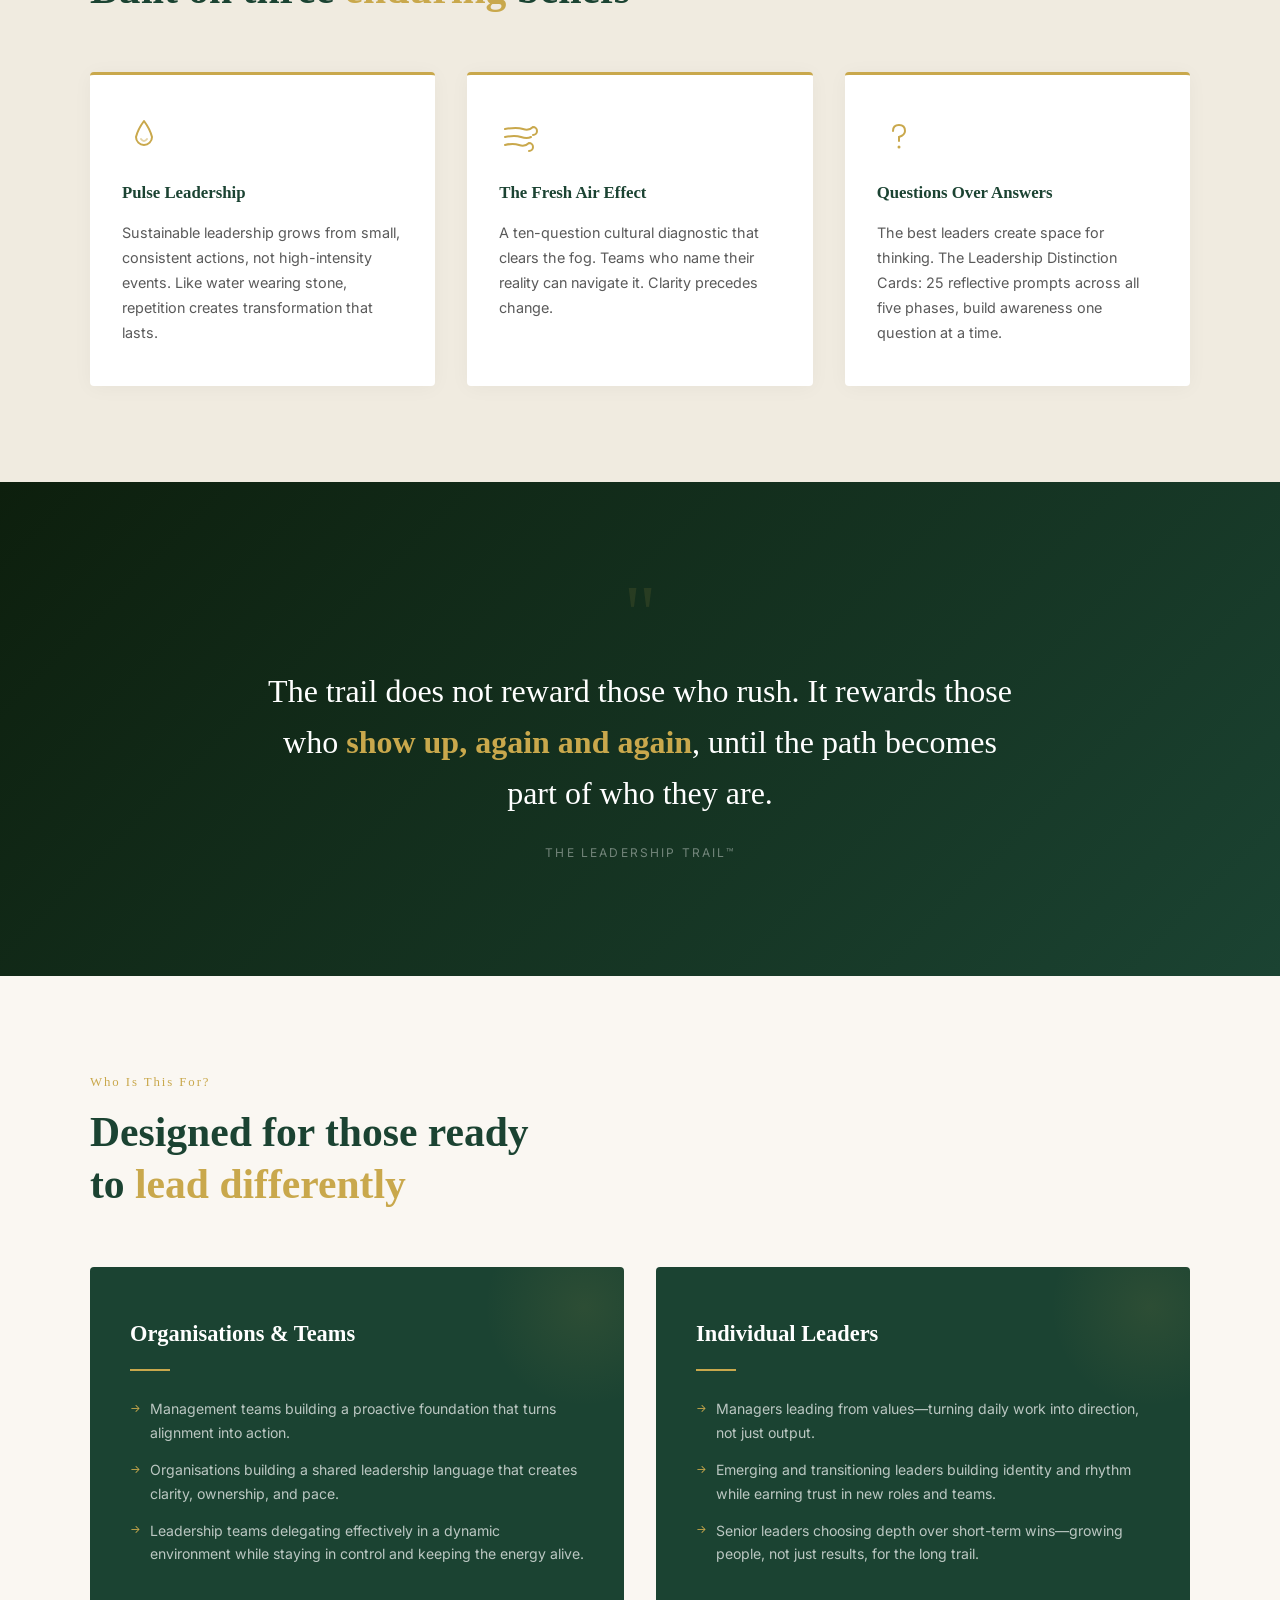
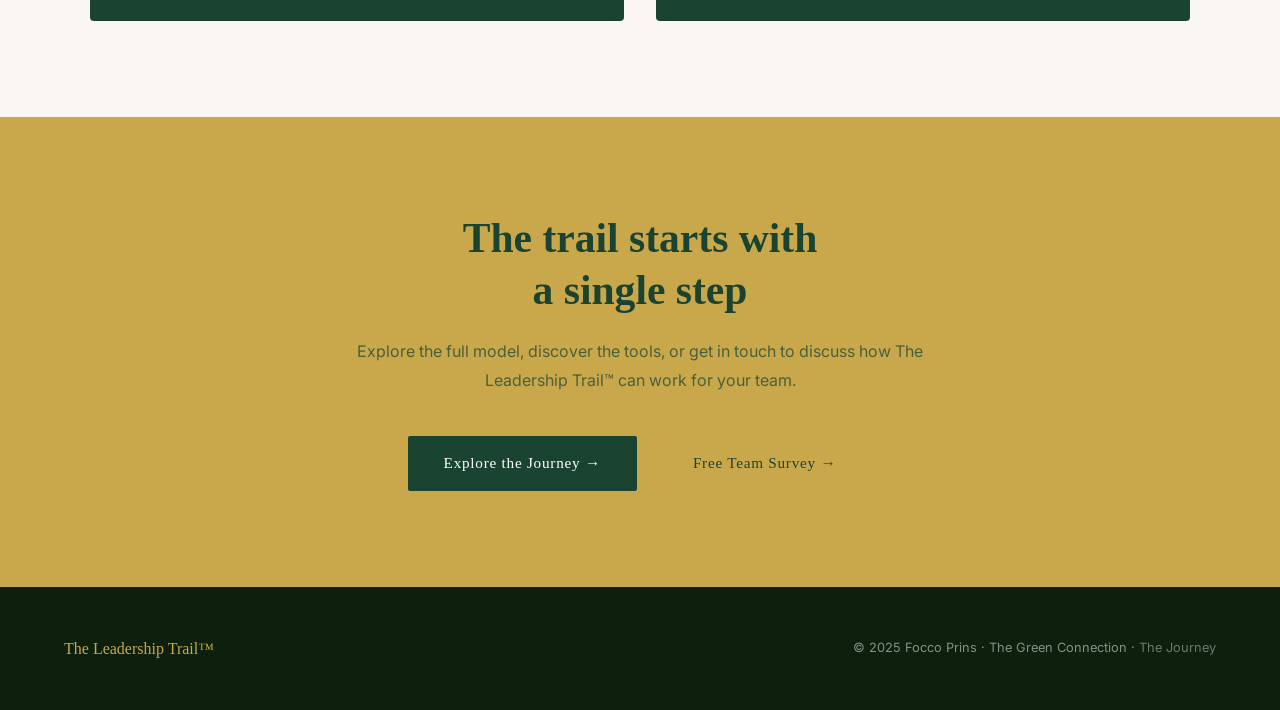
==== commit 5f5423a4: "Add files via upload" ====
--- a/index.html
+++ b/index.html
@@ -26,8 +26,8 @@
   <!-- HERO -->
   <section class="hero">
     <p class="hero-eyebrow" data-i18n="hero-eyebrow">The Green Connection</p>
-    <h1 data-i18n-html="hero-title">Leadership Is a <em>Journey</em>,<br>Not an Event</h1>
-    <p class="hero-sub" data-i18n="hero-sub">A five-phase development trail for leaders and teams who want to build culture through rhythm, not intensity.</p>
+    <h1 data-i18n-html="hero-title">Leadership Is a <em>Journey</em>,<br>Let's Start Walking</h1>
+    <p class="hero-sub" data-i18n="hero-sub">A five-phase development trail for leaders and teams who want to build culture through rhythm of reflection and creating small step actions.</p>
     <div class="hero-actions">
       <a href="#phases" class="btn-primary" data-i18n="hero-btn-primary">Discover the Trail</a>
       <a href="journey.html" class="btn-ghost" data-i18n="hero-btn-ghost">Explore the Journey</a>
@@ -44,7 +44,7 @@
       <div>
         <p class="section-label" data-i18n="intro-label">What is The Leadership Trail™?</p>
         <h2 class="section-title" data-i18n-html="intro-title">A structured path from <em>Basecamp</em> to Range</h2>
-        <p class="section-body">The Leadership Trail™ is a sequential leadership development programme built around five stages of the journey. Rather than a one-day event or a single training, it works through Pulse Leadership, small, consistent actions that compound into lasting cultural change.</p>
+        <p class="section-body">The Leadership Trail™ is a sequential leadership development programme built around five stages of the journey. Rather than a one-day event or a single training, it works through small, consistent actions that compound into lasting change. Change through Pulse Leadership.</p>
         <p class="section-body" style="margin-top:1rem;">Each phase builds on the last. Leaders move at their own pace, supported by practical tools, shared language, and deep reflection.</p>
         <div class="intro-stats">
           <div class="stat">
@@ -68,7 +68,7 @@
       <div class="intro-visual">
         <img src="IMG_Trail%20guide.JPG" alt="Focco Prins on the Leadership Trail, mountain path" />
         <div class="intro-visual-caption">
-          <blockquote>"Culture changes through repetition, not intention."</blockquote>
+          <blockquote>"Culture changes through repetition of assess, reflect and act."</blockquote>
           <cite>Focco Prins, The Leadership Trail™</cite>
         </div>
       </div>
@@ -262,22 +262,18 @@
           <h3 data-i18n="audience-1-title">Organisations &amp; Teams</h3>
           <div class="gold-line"></div>
           <ul>
-            <li>Managementteams seeking a structured leadership pathway</li>
-            <li>Organisations wanting to build a shared leadership language</li>
-            <li>Companies scaling culture across departments and locations</li>
-            <li>Leadership teams navigating change and transition</li>
-            <li>Boards looking for sustainable team development</li>
+            <li>Management teams building a proactive foundation that turns alignment into action.</li>
+            <li>Organisations building a shared leadership language that creates clarity, ownership, and pace.</li>
+            <li>Leadership teams delegating effectively in a dynamic environment while staying in control and keeping the energy alive.</li>
           </ul>
         </div>
         <div class="audience-card">
           <h3 data-i18n="audience-2-title">Individual Leaders</h3>
           <div class="gold-line"></div>
           <ul>
-            <li>Managers wanting to lead from values, not just tasks</li>
-            <li>Emerging leaders building their identity and rhythm</li>
-            <li>Senior leaders seeking depth instead of short term succes</li>
-            <li>Leaders in transition, new role, new team, new territory</li>
-            <li>Anyone who believes leadership is a lifelong trail</li>
+            <li>Managers leading from values—turning daily work into direction, not just output.</li>
+            <li>Emerging and transitioning leaders building identity and rhythm while earning trust in new roles and teams.</li>
+            <li>Senior leaders choosing depth over short-term wins—growing people, not just results, for the long trail.</li>
           </ul>
         </div>
       </div>
@@ -287,8 +283,7 @@
   <!-- FINAL CTA -->
   <section class="cta-section">
     <div class="section-inner">
-      <p class="section-label" data-i18n="cta-label">Ready to Begin?</p>
-      <h2 class="section-title" data-i18n-html="cta-title">The trail starts with<br>a single step</h2>
+<h2 class="section-title" data-i18n-html="cta-title">The trail starts with<br>a single step</h2>
       <p class="section-body">Explore the full model, discover the tools, or get in touch to discuss how The Leadership Trail™ can work for your team.</p>
       <a href="journey.html" class="btn-dark" data-i18n="cta-btn">Explore the Journey →</a>
       <a href="fresh-air.html" class="btn-primary" style="margin-left:1rem;">Free Team Survey →</a>
